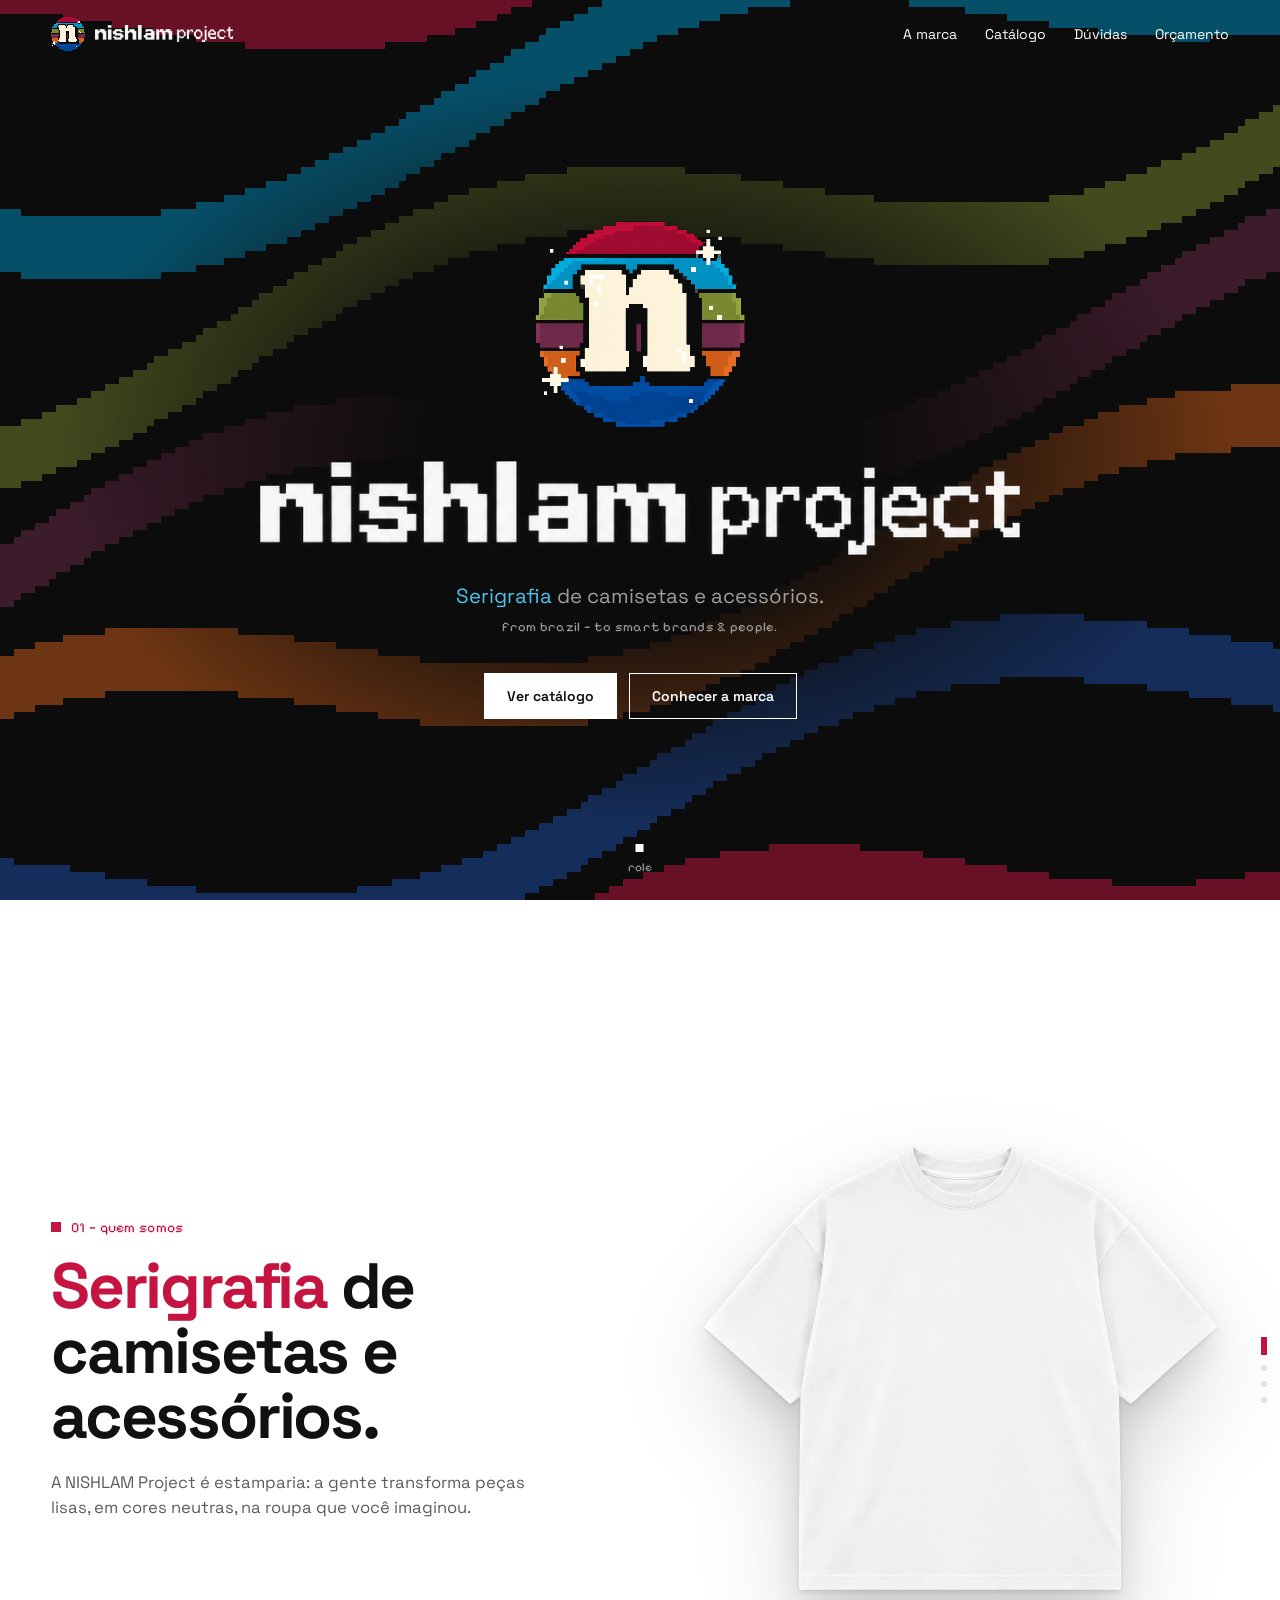
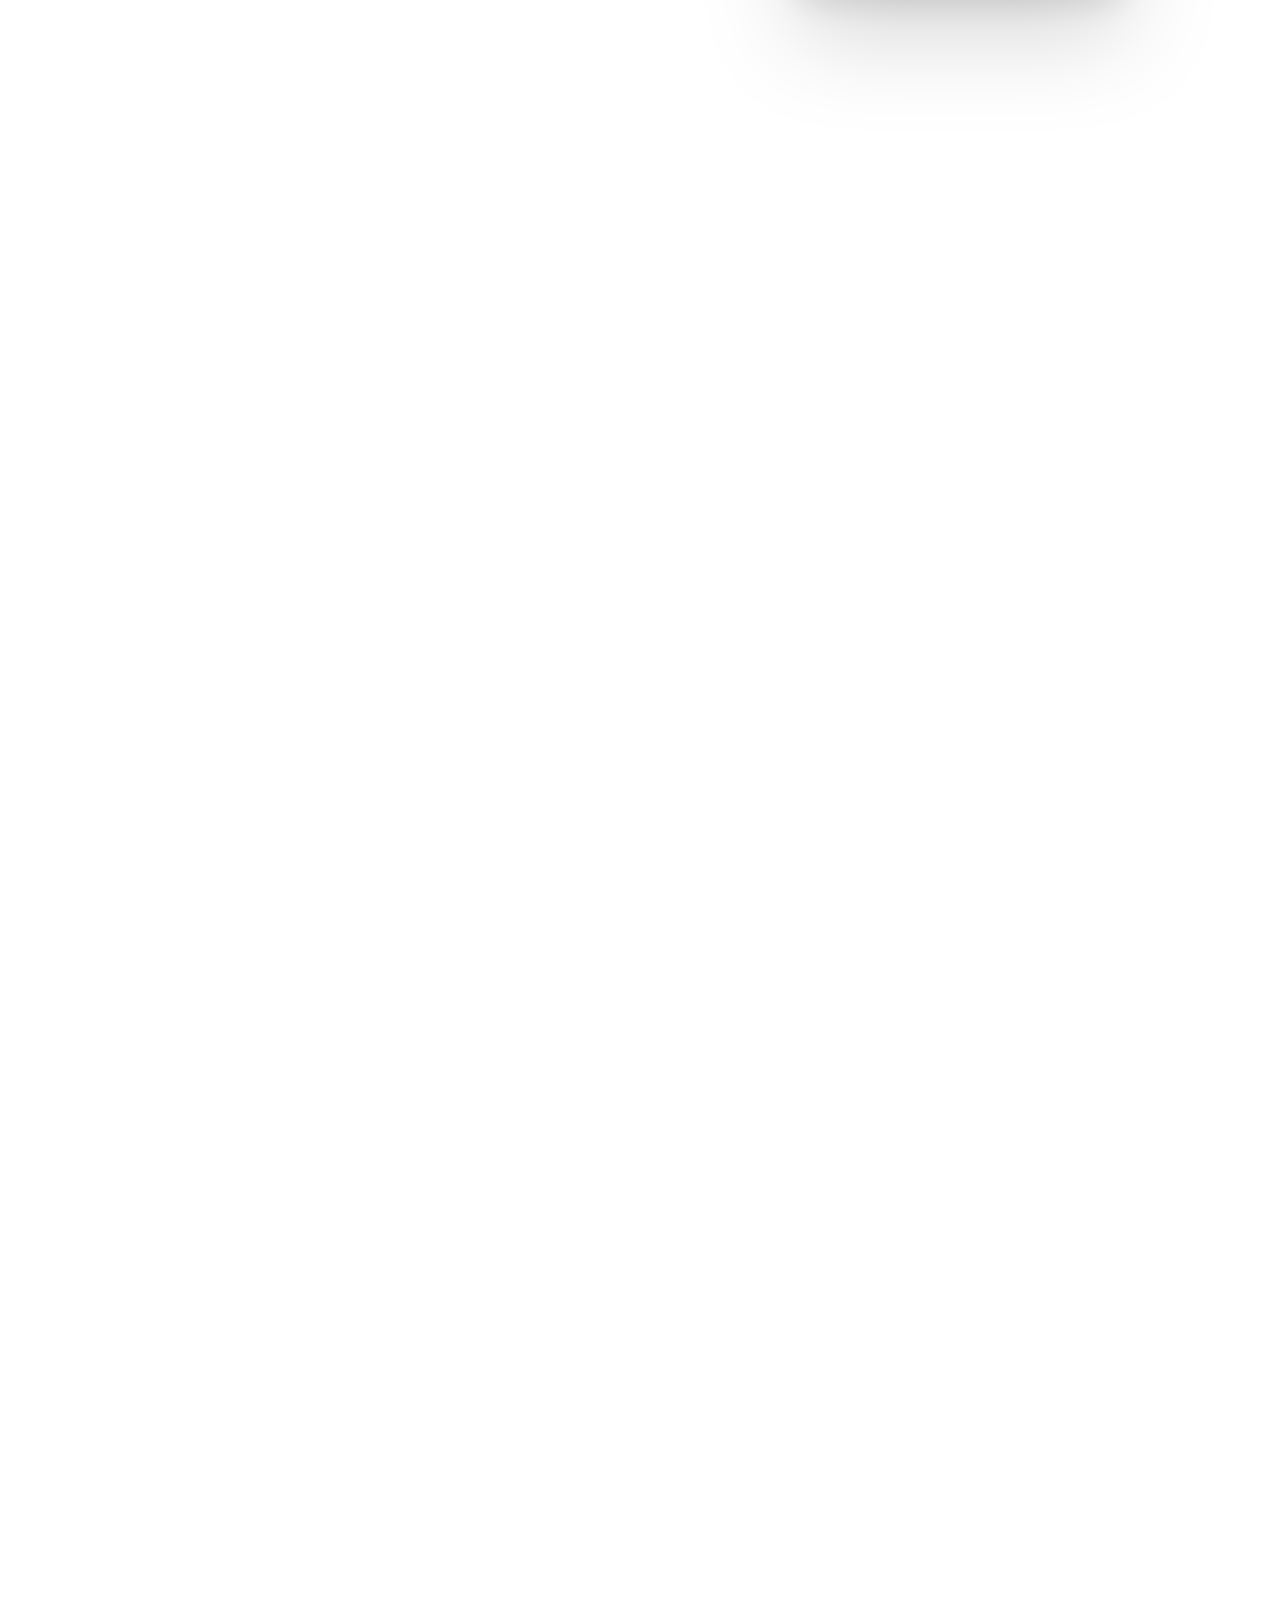
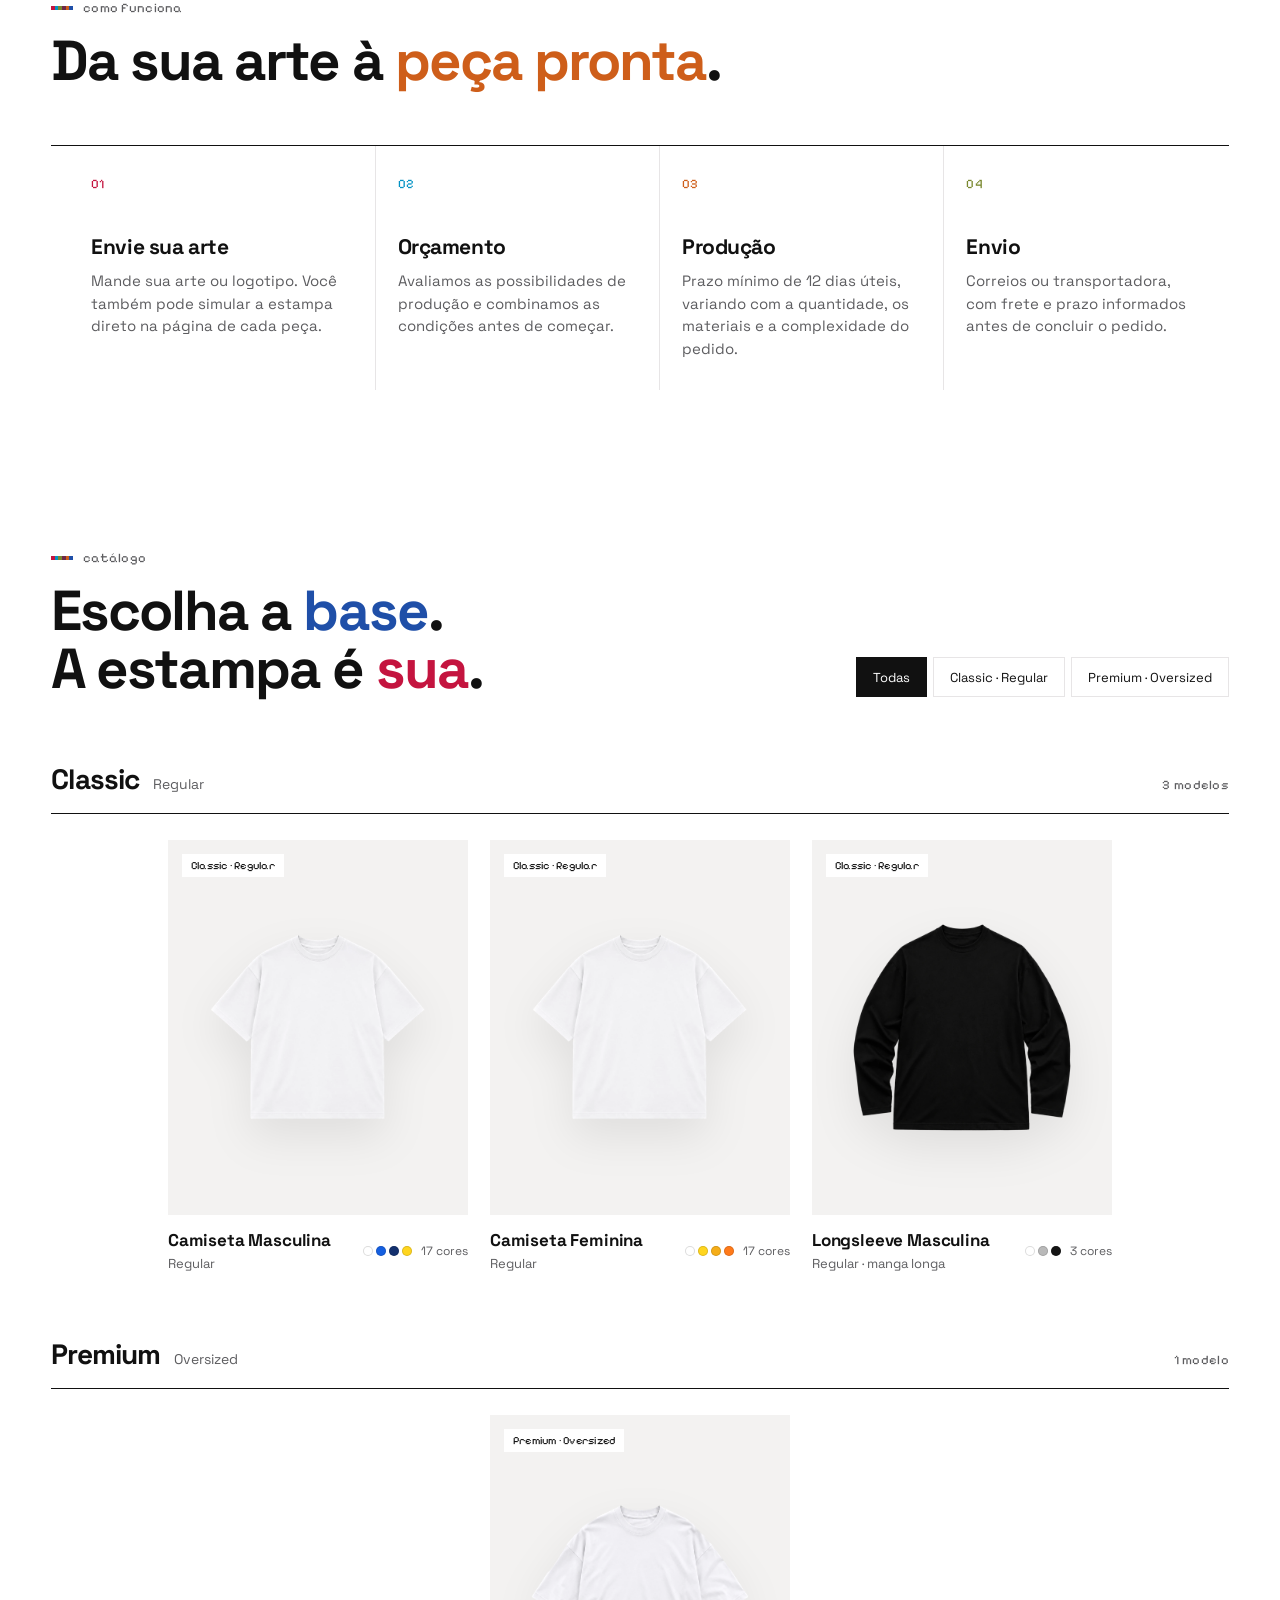
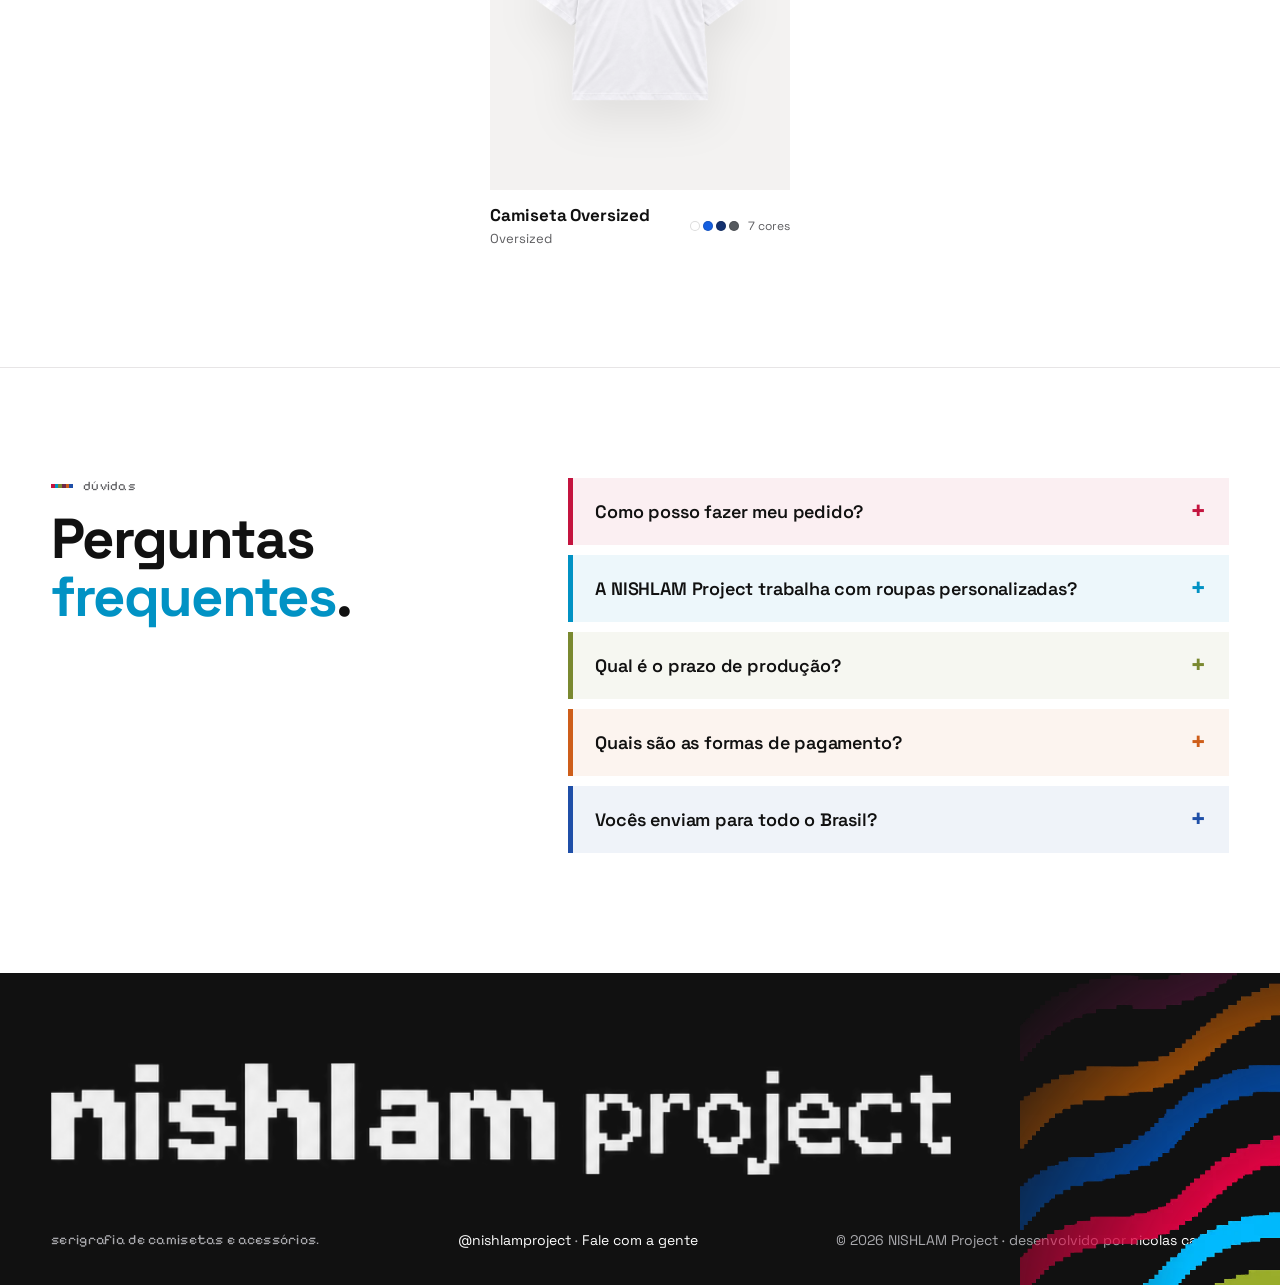
==== produto.html @ cd2a46b7 "Site da NISHLAM Project Co-Authored-By: Claude Opus 5.5 <noreply@anthropic.com>" ====
<!doctype html>
<html lang="pt-BR">
<head>
<meta charset="utf-8">
<meta name="viewport" content="width=device-width, initial-scale=1">
<title>Produto — NISHLAM Project</title>
<link rel="icon" href="assets/logo.png">
<link rel="preconnect" href="https://fonts.googleapis.com">
<link rel="preconnect" href="https://fonts.gstatic.com" crossorigin>
<link href="https://fonts.googleapis.com/css2?family=Pixelify+Sans:wght@400;600&family=Space+Grotesk:wght@400;500;600;700&display=swap" rel="stylesheet">
<link rel="stylesheet" href="styles.css?v=29">
</head>
<body>
<div class="progress" aria-hidden="true"></div>
<header class="top solid">
  <div class="wrap">
    <a class="brand" href="index.html" aria-label="NISHLAM Project — início">
      <img class="n" src="assets/logo.png" alt="">
      <img class="wm" src="assets/wordmark.png" alt="nishlam project">
    </a>
    <nav class="nav">
      <a href="index.html#marca">A marca</a>
      <a href="index.html#catalogo">Catálogo</a>
      <a href="index.html#faq">Dúvidas</a>
      <a class="js-contact" href="#">Orçamento</a>
    </nav>
  </div>
</header>

<main class="wrap">
  <div class="crumb pix"><a href="index.html">início</a>/<a href="index.html#catalogo">catálogo</a>/<span id="crumb-line"></span></div>

  <div class="pdp">
    <div class="viewer loading" id="viewer">
      <span class="hint pix" id="hint">pré-visualização</span>
      <canvas id="cv" aria-label="Pré-visualização da camiseta"></canvas>
      <div class="side" id="side" role="group" aria-label="Lado da peça">
        <button data-v="front" aria-pressed="true">Frente</button><button data-v="back" aria-pressed="false">Costas</button>
      </div>
      <button class="zoom-btn pix" id="zoom" aria-pressed="false" title="Ver o detalhe da estampa no tecido">lupa</button>
      <canvas class="loupe" id="loupe" width="240" height="240" aria-hidden="true"></canvas>
      <div class="busy pix">carregando…</div>
    </div>

    <div class="info">
      <div class="eyebrow pix"><b></b><span id="line"></span></div>
      <h1 id="name"></h1>
      <p class="lead" id="desc"></p>

      <div class="block">
        <div class="block-h"><span>Cor</span><b id="color-name"></b></div>
        <div class="swatches" id="swatches" role="group" aria-label="Cores"></div>
      </div>

      <div class="block">
        <div class="block-h"><span>Tamanho</span><b id="size-name">escolha</b></div>
        <div class="sizes" id="sizes" role="group" aria-label="Tamanhos"></div>
      </div>

      <section class="sim" id="sim" aria-label="Simulador de estampa">
        <h2 id="sim-h">Simule sua estampa</h2>
        <p>Envie sua arte e veja como ela fica na peça. O fundo é recortado automaticamente — você ajusta tamanho e posição arrastando na imagem. Use <b>Frente / Costas</b> na imagem para virar a peça e estampar os dois lados.</p>
        <label class="drop" id="drop">
          <input type="file" id="file" accept="image/png,image/jpeg,image/webp,image/svg+xml">
          <span><b>Enviar arte</b> ou arraste o arquivo aqui<small>PNG, JPG, WEBP ou SVG · PNG com fundo transparente dá o melhor resultado</small></span>
        </label>
        <div class="controls">
          <div class="artprev"><canvas id="artorig" width="56" height="56" title="Arte original"></canvas><span class="arr" aria-hidden="true">→</span><canvas id="artprev" width="56" height="56" title="Como vai para a peça"></canvas><span id="artinfo"></span></div>
          <label class="check"><input type="checkbox" id="rmbg" checked> Recortar o fundo da arte</label>
          <div class="ctl" id="tolwrap">
            <div class="ctl-row"><span>Sensibilidade do recorte</span><span id="tolv"></span></div>
            <input type="range" id="tol" min="5" max="120" value="38">
          </div>
          <label class="check"><input type="checkbox" id="inner"> Remover o fundo também dentro da arte (letras, vazados)</label>
          <div class="ctl">
            <div class="ctl-row"><span>Tamanho da estampa</span><span id="scalev"></span></div>
            <input type="range" id="scale" min="8" max="72" value="40">
          </div>
          <div class="ctl">
            <div class="ctl-row"><span>Posição</span></div>
            <div class="seg" id="pos">
              <button data-p="center" aria-pressed="true">Centro do peito</button>
              <button data-p="alt" aria-pressed="false">Peito esquerdo</button>
              <button id="remove" aria-pressed="false">Remover arte</button>
            </div>
          </div>
        </div>
      </section>

      <div class="actions">
        <a class="btn" id="order" target="_blank" rel="noopener" href="#">Pedir orçamento</a>
        <button class="btn ghost" id="download">Baixar simulação</button>
      </div>

      <div class="block">
        <div class="block-h"><span>Tabela de medidas (cm)</span></div>
        <table class="measures" id="measures"></table>
        <p class="note">Percentual de encolhimento após lavagem: comprimento 4–7%, largura 3–5%.<br>Prazo mínimo de produção de 12 dias úteis. A simulação é ilustrativa: cores e proporções finais são confirmadas no orçamento.</p>
      </div>
    </div>
  </div>
</main>

<footer class="foot">
  <img class="corner br" src="assets/waves-diag.webp" alt="" aria-hidden="true">
  <div class="wrap">
    <img class="big" src="assets/wordmark.png" alt="nishlam project">
    <div class="foot-row">
      <span class="pix">serigrafia de camisetas e acessórios.</span>
      <span><a href="https://www.instagram.com/nishlamproject/" target="_blank" rel="noopener">@nishlamproject</a> · <a class="js-contact" href="#">Fale com a gente</a></span>
      <span>© <span id="y"></span> NISHLAM Project · desenvolvido por <a href="https://caraffa-portfolio.vercel.app" target="_blank" rel="noopener">nicolas caraffa</a></span>
    </div>
  </div>
</footer>

<script src="products.js?v=29"></script>
<script src="produto.js?v=29"></script>
</body>
</html>
---- styles.css ----
:root {
  --ink: #111111;
  --ink-2: #5d5d60;
  --line: #e7e5e6;
  --paper: #ffffff;
  --stage: #f3f2f1;
  /* paleta do logo — usada só em detalhes */
  --c1: #c4143f; --c2: #0192c4; --c3: #7a8930; --c4: #6c2a49; --c5: #ce5e1a; --c6: #1f4fa8; --cream: #f6efd9;
  --stripe: linear-gradient(90deg, var(--c1) 0 16.66%, var(--c2) 0 33.33%, var(--c3) 0 50%, var(--c4) 0 66.66%, var(--c5) 0 83.33%, var(--c6) 0);
  --pixel: 'Pixelify Sans', ui-monospace, monospace;
  --sans: 'Space Grotesk', system-ui, sans-serif;
  --gutter: clamp(16px, 4vw, 56px);
  --max: 1320px;
}
* { box-sizing: border-box; margin: 0; }
html { scroll-behavior: smooth; }
body { font-family: var(--sans); color: var(--ink); background: var(--paper); -webkit-font-smoothing: antialiased; overflow-x: hidden; }
img { display: block; max-width: 100%; }
a { color: inherit; text-decoration: none; }
button { font: inherit; color: inherit; cursor: pointer; }
::selection { background: var(--c2); color: #fff; }
:focus-visible { outline: 2px solid var(--c6); outline-offset: 3px; }
.pix { font-family: var(--pixel); letter-spacing: .02em; }
.wrap { width: 100%; max-width: var(--max); margin: 0 auto; padding: 0 var(--gutter); }

/* faixa de cores no topo = progresso da rolagem */
.progress { position: fixed; inset: 0 0 auto 0; height: 3px; z-index: 60; background: var(--stripe); transform-origin: 0 50%; transform: scaleX(var(--scroll, 0)); }

/* ---------- header ---------- */
.top { position: fixed; inset: 0 0 auto 0; z-index: 50; transition: background .3s, box-shadow .3s; }
.top.solid { background: rgba(255,255,255,.88); backdrop-filter: blur(12px); box-shadow: 0 1px 0 var(--line); }
.top .wrap { display: flex; align-items: center; justify-content: space-between; height: 68px; }
.brand { display: flex; align-items: center; gap: 10px; }
.brand img.n { width: 34px; image-rendering: pixelated; }
.brand img.wm { height: 17px; width: auto; }
.nav { display: flex; gap: 28px; align-items: center; font-size: 14px; }
.nav a:not(.btn) { position: relative; padding: 4px 0; }
.nav a:not(.btn)::after { content: ''; position: absolute; left: 0; right: 0; bottom: 0; height: 2px; background: var(--c, var(--c2)); transform: scaleX(0); transform-origin: left; transition: transform .25s; }
.nav a:not(.btn):hover::after { transform: scaleX(1); }
.nav a:nth-child(1) { --c: var(--c1); } .nav a:nth-child(2) { --c: var(--c2); } .nav a:nth-child(3) { --c: var(--c5); } .nav a:nth-child(4) { --c: var(--c3); }
@media (max-width: 720px) { .nav a:not(.btn) { display: none; } }

.btn { display: inline-flex; align-items: center; gap: 10px; height: 46px; padding: 0 22px; border: 1.5px solid var(--ink); border-radius: 0; background: var(--ink); color: #fff; font-size: 14px; font-weight: 600; position: relative; transition: transform .15s; }
.btn::after { content: ''; position: absolute; inset: auto 0 -5px 5px; height: 5px; background: var(--stripe); opacity: 0; transition: opacity .2s; }
.btn:hover::after { opacity: 1; }
.btn:active { transform: translateY(1px); }
.btn.ghost { background: transparent; color: var(--ink); }
.btn.sm { height: 38px; padding: 0 16px; font-size: 13px; }

/* ---------- hero ---------- */
.hero { min-height: 100svh; display: grid; place-items: center; text-align: center; position: relative; overflow: hidden; padding: 100px var(--gutter) 60px; }
.corner { position: absolute; pointer-events: none; image-rendering: pixelated; }
.corner.tr { top: -120px; right: -120px; width: min(26vw, 340px); transform: rotate(8deg); opacity: .8; -webkit-mask-image: radial-gradient(circle at 100% 0, #000 30%, transparent 72%); mask-image: radial-gradient(circle at 100% 0, #000 30%, transparent 72%); }
.corner.bl { bottom: -80px; left: -100px; width: min(26vw, 300px); transform: rotate(196deg); -webkit-mask-image: radial-gradient(circle at 100% 0, #000 25%, transparent 70%); mask-image: radial-gradient(circle at 100% 0, #000 25%, transparent 70%); opacity: .9; }
.hero-n { width: clamp(120px, 18vw, 210px); margin: 0 auto 34px; image-rendering: pixelated; animation: drop 1s cubic-bezier(.2,1.4,.4,1) both, float 6s 1s ease-in-out infinite; }
.hero-wm { width: min(84vw, 760px); margin: 0 auto; animation: rise .9s .25s cubic-bezier(.2,.8,.2,1) both; }
.hero p.tag { margin-top: 28px; font-size: clamp(17px, 1.6vw, 21px); color: var(--ink-2); animation: rise .9s .4s cubic-bezier(.2,.8,.2,1) both; }
.hero p.from { margin-top: 10px; font-size: 13px; color: var(--ink-2); text-transform: lowercase; animation: rise .9s .5s both; }
.hero .cta { margin-top: 38px; display: flex; gap: 12px; justify-content: center; flex-wrap: wrap; animation: rise .9s .6s both; }
.scroll-cue { position: absolute; bottom: 26px; left: 50%; translate: -50% 0; font-size: 12px; color: var(--ink-2); display: grid; justify-items: center; gap: 8px; }
.scroll-cue i { width: 8px; height: 8px; background: var(--ink); animation: blink 1.4s steps(2) infinite; }
@keyframes drop { from { transform: translateY(-40px) scale(.8); opacity: 0; } }
@keyframes float { 50% { transform: translateY(-8px); } }
@keyframes rise { from { transform: translateY(24px); opacity: 0; } }
@keyframes blink { 50% { transform: translateY(8px); } }

/* ---------- apresentação (pinned) ---------- */
.story { height: 420vh; position: relative; }
.story-pin { position: sticky; top: 0; height: 100svh; display: grid; grid-template-columns: 1.05fr .95fr; align-items: center; gap: 4vw; padding: 80px var(--gutter) 40px; max-width: var(--max); margin: 0 auto; }
.story-steps { position: relative; min-height: 340px; }
.story-step { position: absolute; inset: 0; display: flex; flex-direction: column; justify-content: center; opacity: 0; transform: translateY(30px); transition: opacity .6s, transform .6s cubic-bezier(.2,.8,.2,1); }
.story-step.on { opacity: 1; transform: none; }
.story-step.past { opacity: 0; transform: translateY(-30px); }
.story-step .k { font-size: 14px; color: var(--sc); margin-bottom: 18px; display: flex; align-items: center; gap: 10px; }
.story-step .k::before { content: ''; width: 10px; height: 10px; background: var(--sc); }
.story-step h2 { font-size: clamp(34px, 5vw, 68px); line-height: 1.02; letter-spacing: -.035em; font-weight: 700; }
.story-step p { margin-top: 20px; font-size: clamp(16px, 1.3vw, 19px); color: var(--ink-2); max-width: 30em; line-height: 1.55; }
.story-visual { position: relative; height: min(76svh, 760px); display: grid; place-items: center; }
.story-visual canvas { height: 100%; width: auto; max-width: 100%; object-fit: contain; filter: drop-shadow(0 2px 2px rgba(0,0,0,.10)) drop-shadow(0 14px 16px rgba(0,0,0,.10)) drop-shadow(0 42px 48px rgba(0,0,0,.16)); }
.story-dots { position: absolute; right: -3vw; top: 50%; translate: 0 -50%; display: grid; gap: 10px; }
.story-dots i { width: 6px; height: 6px; background: var(--line); transition: background .3s, height .3s; }
.story-dots i.on { height: 18px; }
.story-dots i:nth-child(1).on { background: var(--c1); } .story-dots i:nth-child(2).on { background: var(--c2); }
.story-dots i:nth-child(3).on { background: var(--c5); } .story-dots i:nth-child(4).on { background: var(--c3); }
@media (max-width: 860px) {
  .story-pin { grid-template-columns: 1fr; grid-template-rows: 1fr auto; padding-top: 74px; gap: 8px; }
  .story-visual { height: 46svh; order: -1; }
  .story-steps { min-height: 250px; }
  .story-step h2 { font-size: clamp(30px, 8vw, 42px); }
  .story-step p { margin-top: 12px; }
  .story-dots { display: none; }
}

/* ---------- processo ---------- */
.process { padding: 120px 0 40px; }
.eyebrow { font-size: 13px; color: var(--ink-2); display: flex; align-items: center; gap: 10px; }
.eyebrow b { width: 22px; height: 4px; background: var(--stripe); display: inline-block; }
.h-sec { font-size: clamp(32px, 4.4vw, 58px); letter-spacing: -.035em; line-height: 1.02; margin-top: 16px; font-weight: 700; }
.steps { display: grid; grid-template-columns: repeat(4, 1fr); margin-top: 56px; border-top: 1px solid var(--ink); }
.steps li { list-style: none; padding: 26px 24px 30px 0; border-right: 1px solid var(--line); padding-left: 22px; }
.steps li:first-child { padding-left: 0; }
.steps li:last-child { border-right: 0; }
.steps .num { font-size: 13px; color: var(--sc); }
.steps h3 { font-size: 21px; margin: 40px 0 10px; letter-spacing: -.02em; }
.steps p { font-size: 15px; color: var(--ink-2); line-height: 1.5; }
@media (max-width: 860px) { .steps { grid-template-columns: 1fr 1fr; } .steps li:nth-child(2) { border-right: 0; } .steps li:nth-child(3) { padding-left: 0; } .steps li { border-bottom: 1px solid var(--line); } .steps h3 { margin-top: 22px; } }
@media (max-width: 520px) { .steps { grid-template-columns: 1fr; } .steps li { padding-left: 0; border-right: 0; } }

/* ---------- catálogo ---------- */
.catalog { padding: 120px 0 120px; scroll-margin-top: 40px; }
.cat-head { display: flex; justify-content: space-between; align-items: end; gap: 24px; flex-wrap: wrap; }
.filters { display: flex; gap: 6px; flex-wrap: wrap; }
.filters button { border: 1.5px solid var(--line); background: #fff; height: 40px; padding: 0 16px; font-size: 13px; transition: border-color .2s, background .2s, color .2s; }
.filters button[aria-pressed='true'] { background: var(--ink); color: #fff; border-color: var(--ink); }
.line-block { margin-top: 64px; }
.line-title { display: flex; align-items: baseline; gap: 14px; padding-bottom: 16px; border-bottom: 1px solid var(--ink); margin-bottom: 26px; }
.line-title h3 { font-size: 28px; letter-spacing: -.03em; }
.line-title span { color: var(--ink-2); font-size: 14px; }
.line-title em { margin-left: auto; font-style: normal; font-size: 13px; color: var(--ink-2); }
.grid { display: flex; flex-wrap: wrap; justify-content: center; gap: 22px; }
.grid > .card { flex: 0 1 300px; }
.card { display: block; }
.card .ph { background: var(--stage); aspect-ratio: 4 / 5; overflow: hidden; position: relative; display: grid; place-items: center; }
.card .ph img { width: 74%; height: 74%; object-fit: contain; filter: drop-shadow(0 18px 22px rgba(0,0,0,.08)); transition: transform .6s cubic-bezier(.2,.8,.2,1); }
.card:hover .ph img { transform: scale(1.04) translateY(-6px); }
.card .ph::after { content: ''; position: absolute; left: 0; right: 0; bottom: 0; height: 4px; background: var(--stripe); transform: scaleX(0); transform-origin: left; transition: transform .45s cubic-bezier(.2,.8,.2,1); }
.card:hover .ph::after { transform: scaleX(1); }
.card .tag { position: absolute; top: 14px; left: 14px; font-size: 11px; background: #fff; padding: 5px 9px; }
.card .meta { display: flex; justify-content: space-between; gap: 12px; padding-top: 14px; }
.card h4 { font-size: 17px; letter-spacing: -.01em; }
.card .fit { font-size: 13px; color: var(--ink-2); margin-top: 4px; }
.card .sw { display: flex; align-items: center; gap: 3px; flex-shrink: 0; font-size: 12px; color: var(--ink-2); }
.card .sw i { width: 10px; height: 10px; border-radius: 50%; box-shadow: inset 0 0 0 1px rgba(0,0,0,.14); }
.card .sw span { margin-left: 6px; }

/* ---------- faq ---------- */
.faq { padding: 110px 0; border-top: 1px solid var(--line); }
.faq-grid { display: grid; grid-template-columns: .8fr 1.2fr; gap: 6vw; }
.faq details { --fc: var(--c1); margin-bottom: 10px; padding: 0 22px; border-left: 5px solid var(--fc);
  background: color-mix(in srgb, var(--fc) 7%, #fff); transition: background-color .3s; }
.faq details:nth-child(5n+2) { --fc: var(--c2); } .faq details:nth-child(5n+3) { --fc: var(--c3); }
.faq details:nth-child(5n+4) { --fc: var(--c5); } .faq details:nth-child(5n+5) { --fc: var(--c6); }
.faq details:hover { background: color-mix(in srgb, var(--fc) 11%, #fff); }
.faq details[open] { background: color-mix(in srgb, var(--fc) 14%, #fff); }
.faq summary { list-style: none; cursor: pointer; padding: 22px 40px 22px 0; font-size: 18px; font-weight: 600; letter-spacing: -.01em; position: relative; }
.faq summary::-webkit-details-marker { display: none; }
.faq summary::after { content: '+'; font-family: var(--pixel); position: absolute; right: 2px; top: 18px; font-size: 24px; color: var(--fc); transition: transform .25s; }
.faq details[open] summary::after { transform: rotate(45deg); }
.faq details p { padding: 0 40px 24px 0; color: var(--ink-2); line-height: 1.6; }
@media (max-width: 860px) { .faq-grid { grid-template-columns: 1fr; gap: 30px; } }

/* ---------- footer ---------- */
.foot { position: relative; overflow: hidden; background: var(--ink); color: #fff; padding: 90px 0 36px; }
.foot .big { width: min(90%, 900px); filter: invert(1); opacity: .96; }
.foot-row { display: flex; justify-content: space-between; gap: 30px; flex-wrap: wrap; margin-top: 56px; font-size: 14px; color: #a9a9ad; }
.foot-row a { color: #fff; }
.foot-row a:hover { color: var(--c2); }
.foot .corner.br { right: -60px; bottom: -40px; width: min(30vw, 320px); top: auto; -webkit-mask-image: radial-gradient(circle at 100% 100%, #000 25%, transparent 70%); mask-image: radial-gradient(circle at 100% 100%, #000 25%, transparent 70%); }

/* ---------- reveal ---------- */
.rv { opacity: 0; transform: translateY(28px); transition: opacity .8s, transform .8s cubic-bezier(.2,.8,.2,1); transition-delay: calc(var(--d, 0) * 90ms); }
.rv.in { opacity: 1; transform: none; }

/* ---------- produto ---------- */
.crumb { font-size: 13px; color: var(--ink-2); padding-top: 96px; display: flex; gap: 8px; flex-wrap: wrap; }
.crumb a:hover { color: var(--ink); }
.pdp { display: grid; grid-template-columns: 1.1fr .9fr; gap: 5vw; padding-top: 22px; padding-bottom: 110px; align-items: start; }
.viewer { position: sticky; top: 86px; background: var(--stage); aspect-ratio: 4 / 5; display: grid; place-items: center; overflow: hidden; }
.viewer canvas { max-height: 84%; max-width: 84%; width: auto; height: auto; touch-action: none; filter: drop-shadow(0 24px 30px rgba(0,0,0,.1)); }
.viewer.has-art canvas { cursor: grab; }
.viewer.dragging canvas { cursor: grabbing; }
.viewer .hint { position: absolute; top: 14px; left: 14px; font-size: 11px; background: #fff; padding: 6px 10px; }
.viewer .busy { position: absolute; inset: 0; display: grid; place-items: center; background: rgba(243,242,241,.6); font-size: 13px; display: none; }
.viewer.loading .busy { display: grid; }
.info h1 { font-size: clamp(34px, 3.8vw, 52px); letter-spacing: -.035em; line-height: 1.02; margin-top: 10px; }
.info .lead { color: var(--ink-2); line-height: 1.6; margin-top: 16px; font-size: 16px; }
.block { margin-top: 34px; }
.block-h { display: flex; justify-content: space-between; align-items: baseline; font-size: 13px; color: var(--ink-2); margin-bottom: 12px; }
.block-h b { color: var(--ink); font-weight: 600; font-size: 14px; }
.swatches { display: flex; flex-wrap: wrap; gap: 8px; }
.swatches button { width: 34px; height: 34px; border-radius: 50%; border: 0; background: var(--sw); box-shadow: inset 0 0 0 1px rgba(0,0,0,.14); position: relative; }
.swatches button[aria-pressed='true']::after { content: ''; position: absolute; inset: -5px; border-radius: 50%; border: 1.5px solid var(--ink); }
.sizes { display: flex; gap: 6px; flex-wrap: wrap; }
.sizes button { min-width: 52px; height: 44px; border: 1.5px solid var(--line); background: #fff; font-weight: 600; font-size: 14px; }
.sizes button[aria-pressed='true'] { border-color: var(--ink); background: var(--ink); color: #fff; }
table.measures { width: 100%; border-collapse: collapse; font-size: 14px; margin-top: 4px; }
.measures th, .measures td { text-align: center; padding: 10px 4px; border-bottom: 1px solid var(--line); }
.measures th:first-child, .measures td:first-child { text-align: left; color: var(--ink-2); font-weight: 400; }
.note { font-size: 12px; color: var(--ink-2); margin-top: 10px; line-height: 1.5; }

.sim { margin-top: 38px; border: 1.5px solid var(--ink); padding: 22px; position: relative; }
.sim::before { content: ''; position: absolute; left: -1.5px; right: -1.5px; top: -6px; height: 4px; background: var(--stripe); }
.sim h2 { font-size: 22px; letter-spacing: -.02em; }
.sim > p { color: var(--ink-2); font-size: 14px; margin-top: 6px; line-height: 1.5; }
.drop { margin-top: 18px; border: 1.5px dashed #bdbbbc; display: grid; place-items: center; text-align: center; padding: 22px 16px; cursor: pointer; transition: border-color .2s, background .2s; font-size: 14px; }
.drop:hover, .drop.over { border-color: var(--ink); background: var(--stage); }
.drop small { display: block; color: var(--ink-2); margin-top: 4px; font-size: 12px; }
.drop input { display: none; }
.controls { display: none; margin-top: 18px; gap: 16px; }
.sim.ready .controls { display: grid; }
.ctl { display: grid; gap: 8px; font-size: 13px; }
.ctl-row { display: flex; justify-content: space-between; color: var(--ink-2); }
.ctl input[type=range] { width: 100%; accent-color: var(--ink); }
.check { display: flex; align-items: center; gap: 10px; font-size: 14px; }
.check input { width: 18px; height: 18px; accent-color: var(--ink); }
.seg { display: flex; gap: 6px; flex-wrap: wrap; }
.seg button { height: 36px; padding: 0 12px; border: 1.5px solid var(--line); background: #fff; font-size: 13px; }
.seg button[aria-pressed='true'] { border-color: var(--ink); }
.artprev { display: flex; align-items: center; gap: 12px; font-size: 13px; color: var(--ink-2); }
.artprev canvas { width: 56px; height: 56px; object-fit: contain; background: repeating-conic-gradient(#eee 0 25%, #fff 0 50%) 0 0 / 10px 10px; border: 1px solid var(--line); }
.actions { display: flex; gap: 10px; flex-wrap: wrap; margin-top: 28px; }
.actions .btn { flex: 1 1 200px; justify-content: center; }
@media (max-width: 920px) {
  .pdp { grid-template-columns: 1fr; }
  .viewer { position: relative; top: 0; }
}

@media (prefers-reduced-motion: reduce) {
  *, *::before, *::after { animation: none !important; transition: none !important; }
  .rv { opacity: 1; transform: none; }
}

/* ---------- topo preto (o "n" bege do logo pede fundo escuro); o site segue branco depois ---------- */
.hero { background: #0c0c0c; color: #fff; }
.hero .hero-wm { filter: invert(1); }
.hero p.tag, .hero p.from, .hero .scroll-cue { color: rgba(255,255,255,.6); }
.hero .scroll-cue i { background: #fff; }
.hero .btn { background: #fff; color: #0c0c0c; border-color: #fff; }
.hero .btn.ghost { background: transparent; color: #fff; }
.top.dark .wm { filter: invert(1); }
.top.dark .nav a:not(.btn) { color: #fff; }
.top.dark .btn { background: #fff; color: #0c0c0c; border-color: #fff; }
.top.dark.solid { background: rgba(12,12,12,.82); box-shadow: none; }
.hero-waves { position: absolute; inset: 0; width: 100%; height: 100%; image-rendering: pixelated; pointer-events: none; opacity: .5;
  -webkit-mask-image: radial-gradient(ellipse 46% 42% at 50% 50%, transparent 35%, #000 100%); mask-image: radial-gradient(ellipse 46% 42% at 50% 50%, transparent 35%, #000 100%); }
.hero > div:not(.scroll-cue) { position: relative; }
.hero-tide { position: absolute; inset: 0; width: 100%; height: 100%; image-rendering: pixelated; pointer-events: none; z-index: 2; }
/* palavras-chave nas cores da marca */
.kw { font-style: normal; color: var(--k); }
.hero .kw { color: #4cc3ec; }
/* leque de cores da peça que está sozinha na linha (hover) */
.card.has-fan { position: relative; isolation: isolate;
  --st: min(185px, 13vw);              /* passo entre as camisas do leque */
  --off: calc(var(--st) + 10px); }     /* 1ª camisa: mesmo espaçamento em volta da branca */
.card.has-fan .ph { z-index: 1; }
.fan { position: absolute; left: 0; right: 0; top: 0; aspect-ratio: 4 / 5; pointer-events: none; z-index: 0; }
/* em repouso as cores ficam escondidas atrás da camisa branca (menores que ela) */
.fan .v { position: absolute; top: 50%; left: 50%; width: 70%; margin: 0; translate: -50% -50%; opacity: 0;
  transform: scale(.66); cursor: pointer;
  transition: transform .6s cubic-bezier(.2,.8,.2,1), opacity .2s ease .45s; }
.fan .v img, .fan .v canvas { width: 100%; height: auto; display: block; filter: drop-shadow(0 14px 18px rgba(0,0,0,.1)); transition: transform .3s; }
.card.has-fan:hover .fan .v { opacity: 1; pointer-events: auto;
  transform: translateX(calc(var(--s) * (var(--off) + (var(--n) - 1) * var(--st)))) scale(.9);
  transition: opacity .12s ease, transform .85s cubic-bezier(.2,.8,.2,1) calc(60ms + var(--n) * 70ms); }
.fan .v:hover img, .fan .v:hover canvas { transform: translateY(-8px); }
/* linha da marca que acompanha as camisas até as pontas */
.fan-line { position: absolute; left: 50%; bottom: 0; height: 4px; width: 100%; translate: -50% 0; background: var(--stripe);
  transform: scaleX(0); transition: width .6s cubic-bezier(.2,.8,.2,1), transform .35s ease .35s; z-index: 2; pointer-events: none; }
.card.has-fan:hover .fan-line { transform: scaleX(1); width: calc(2 * (var(--off) + 2 * var(--st)) + 63%);
  transition: transform .35s cubic-bezier(.2,.8,.2,1), width 1s cubic-bezier(.2,.8,.2,1) .15s; }
.card.has-fan .ph::after { display: none; }
/* celular: espiral guiada pelo scroll (home.js → spiral); o fundo do card passa para trás das cores */
@media (max-width: 1000px), (hover: none) {
  .fan-line { display: none; }
  .card.has-fan .ph, .card.has-fan:hover .ph { background: transparent; }
  .card.has-fan .fan { background: var(--stage); }
  .card.has-fan .ph img, .card.has-fan:hover .ph img { transition: none; transform: scale(calc(1 - .42 * var(--p, 0))); }
  .fan .v { width: 34%; pointer-events: auto; }
  .card.has-fan .tag { opacity: calc(1 - var(--p, 0) * 2); transition: none; }
}
@media (prefers-reduced-motion: reduce) { .fan .v, .fan-line { transition: opacity .3s; } }
/* no hover, o quadrado some na hora (antes das cores saírem) e a branca flutua igual às outras */
.card.has-fan .ph { transition: background-color .3s ease .4s; }
.card.has-fan .tag { transition: opacity .3s .4s; }
.card.has-fan:hover .ph { background-color: transparent; transition: background-color .12s ease; }
.card.has-fan:hover .tag { opacity: 0; transition: opacity .12s; }
.card.has-fan:hover .ph img { transform: scale(.94); filter: drop-shadow(0 14px 18px rgba(0,0,0,.12)); }
/* lupa do simulador */
.zoom-btn { position: absolute; top: 14px; right: 14px; font-size: 11px; background: #fff; padding: 6px 10px; border: 1px solid var(--line); cursor: pointer; z-index: 3; }
.zoom-btn[aria-pressed="true"] { background: var(--ink); color: #fff; border-color: var(--ink); }
.viewer.zooming canvas#cv { cursor: zoom-in; }
.loupe { position: absolute; width: 200px; height: 200px; border-radius: 50%; pointer-events: none; opacity: 0; transition: opacity .15s;
  translate: -50% -50%; box-shadow: 0 0 0 3px #fff, 0 10px 30px rgba(0,0,0,.25); z-index: 4; }
.artprev .arr { color: var(--ink-2); }
/* frente / costas no simulador */
.viewer .side { position: absolute; bottom: 14px; left: 50%; translate: -50% 0; display: flex; background: #fff; border: 1px solid var(--line); z-index: 3; }
.viewer .side button { padding: 9px 18px; font-size: 13px; font-weight: 600; background: none; border: 0; cursor: pointer; color: var(--ink-2); }
.viewer .side button[aria-pressed="true"] { background: var(--ink); color: #fff; }
.viewer.flip canvas#cv { animation: flip .55s cubic-bezier(.3,.7,.3,1); }
@keyframes flip { 0% { transform: perspective(900px) rotateY(0); } 45% { transform: perspective(900px) rotateY(90deg) scaleX(.9); } 55% { transform: perspective(900px) rotateY(-90deg) scaleX(.9); } 100% { transform: perspective(900px) rotateY(0); } }
@media (prefers-reduced-motion: reduce) { .viewer.flip canvas#cv { animation: none; } }
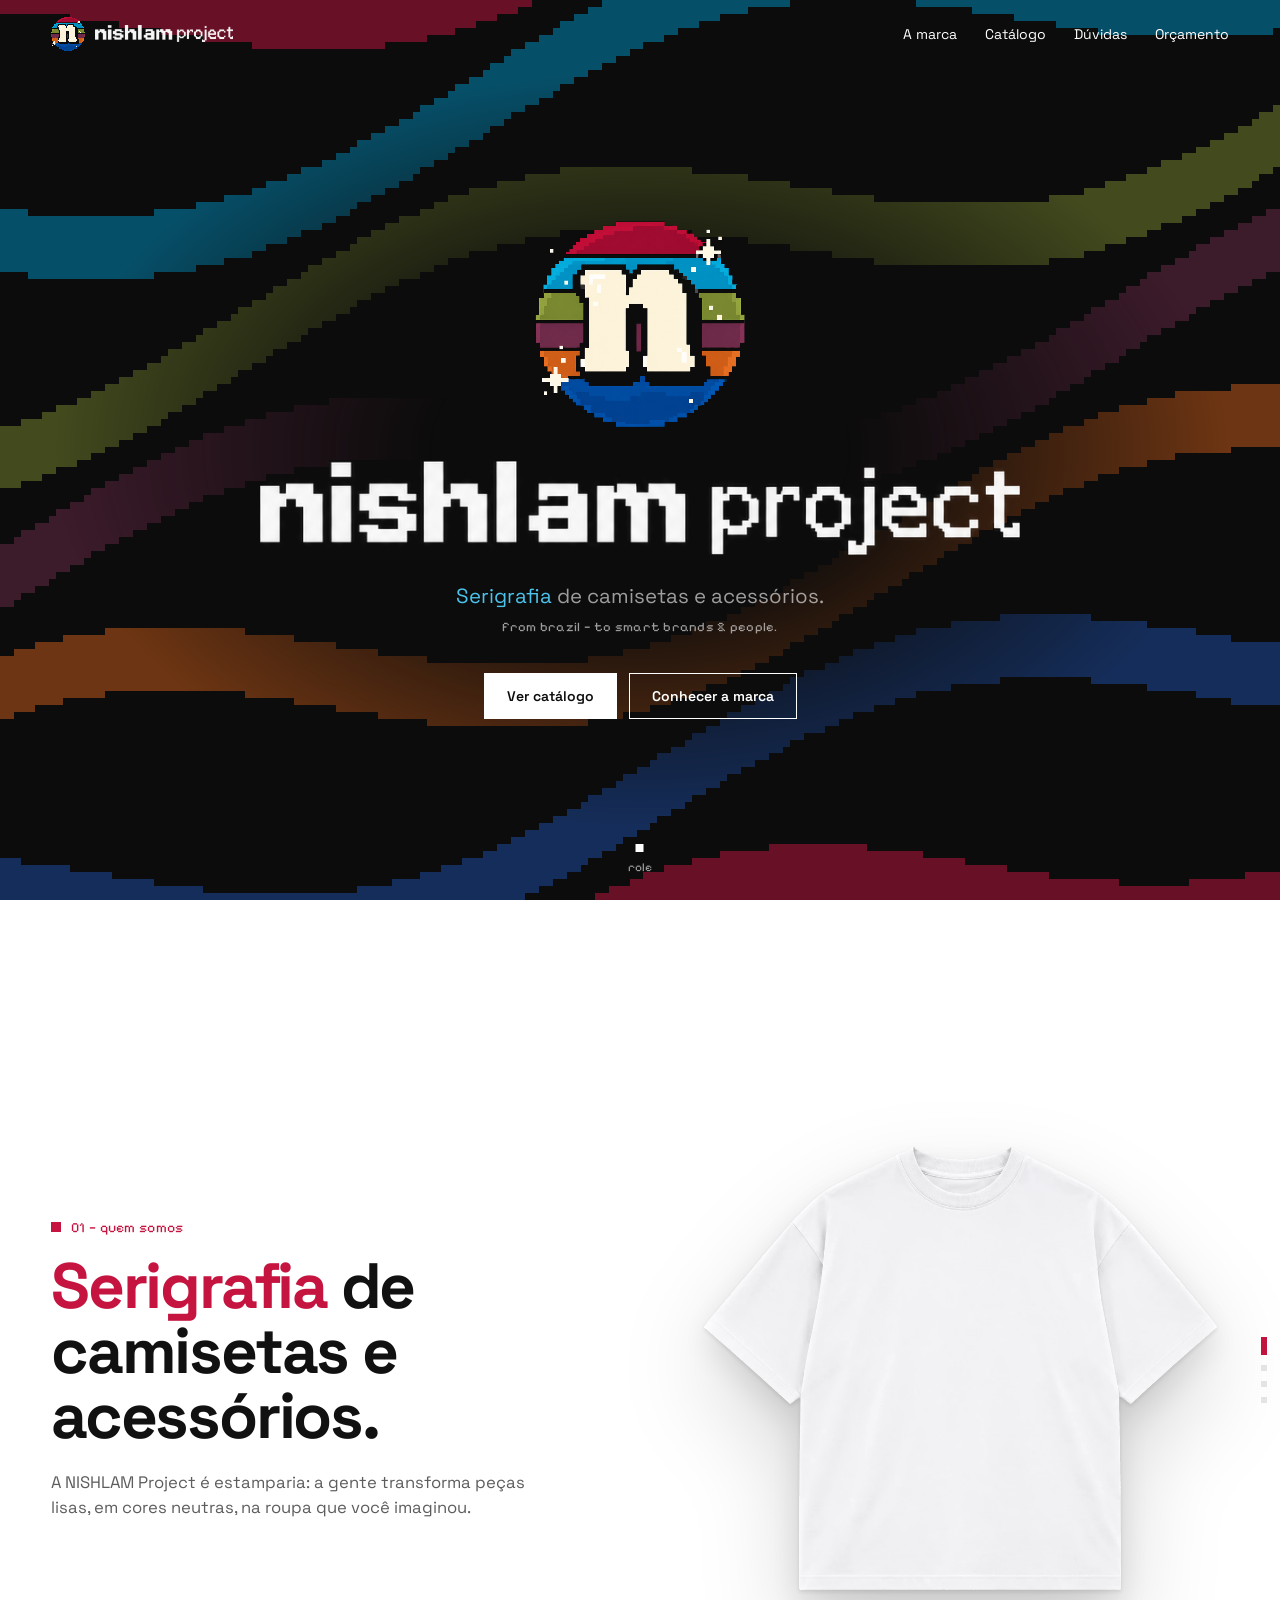
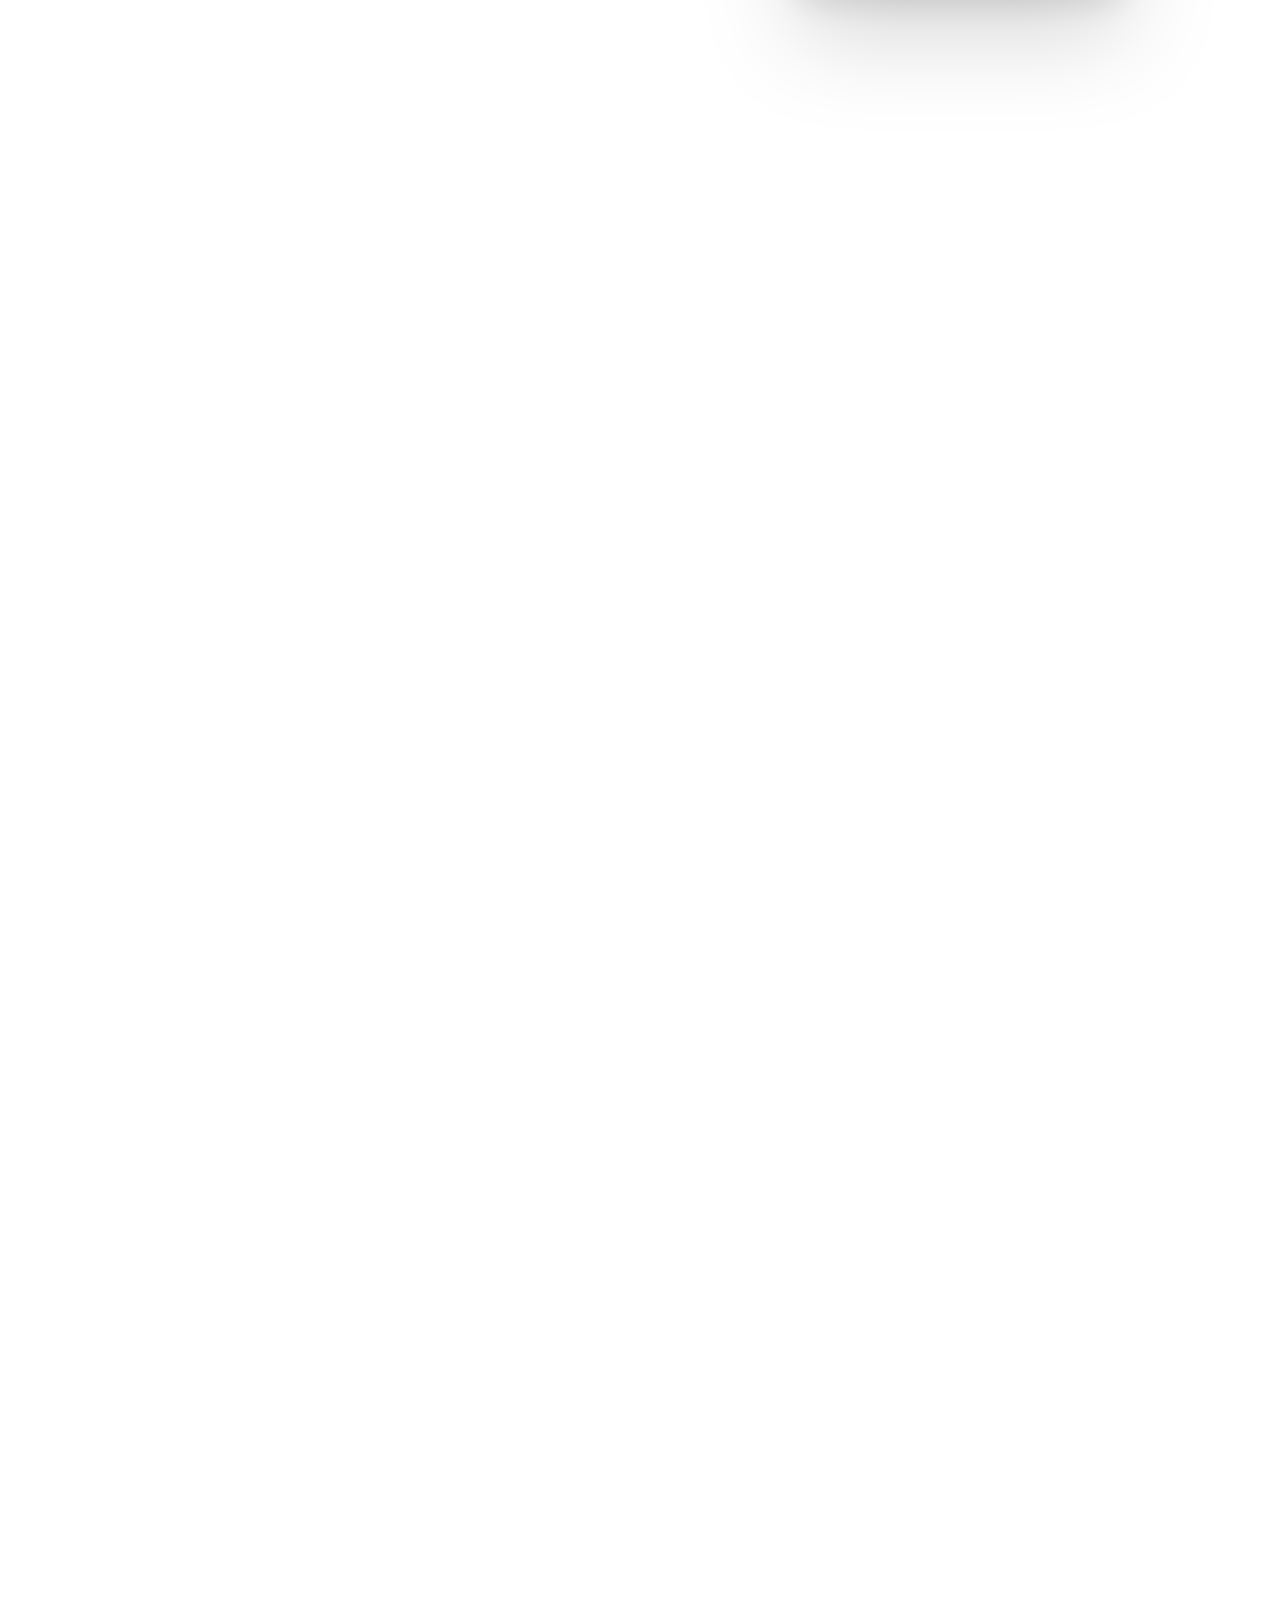
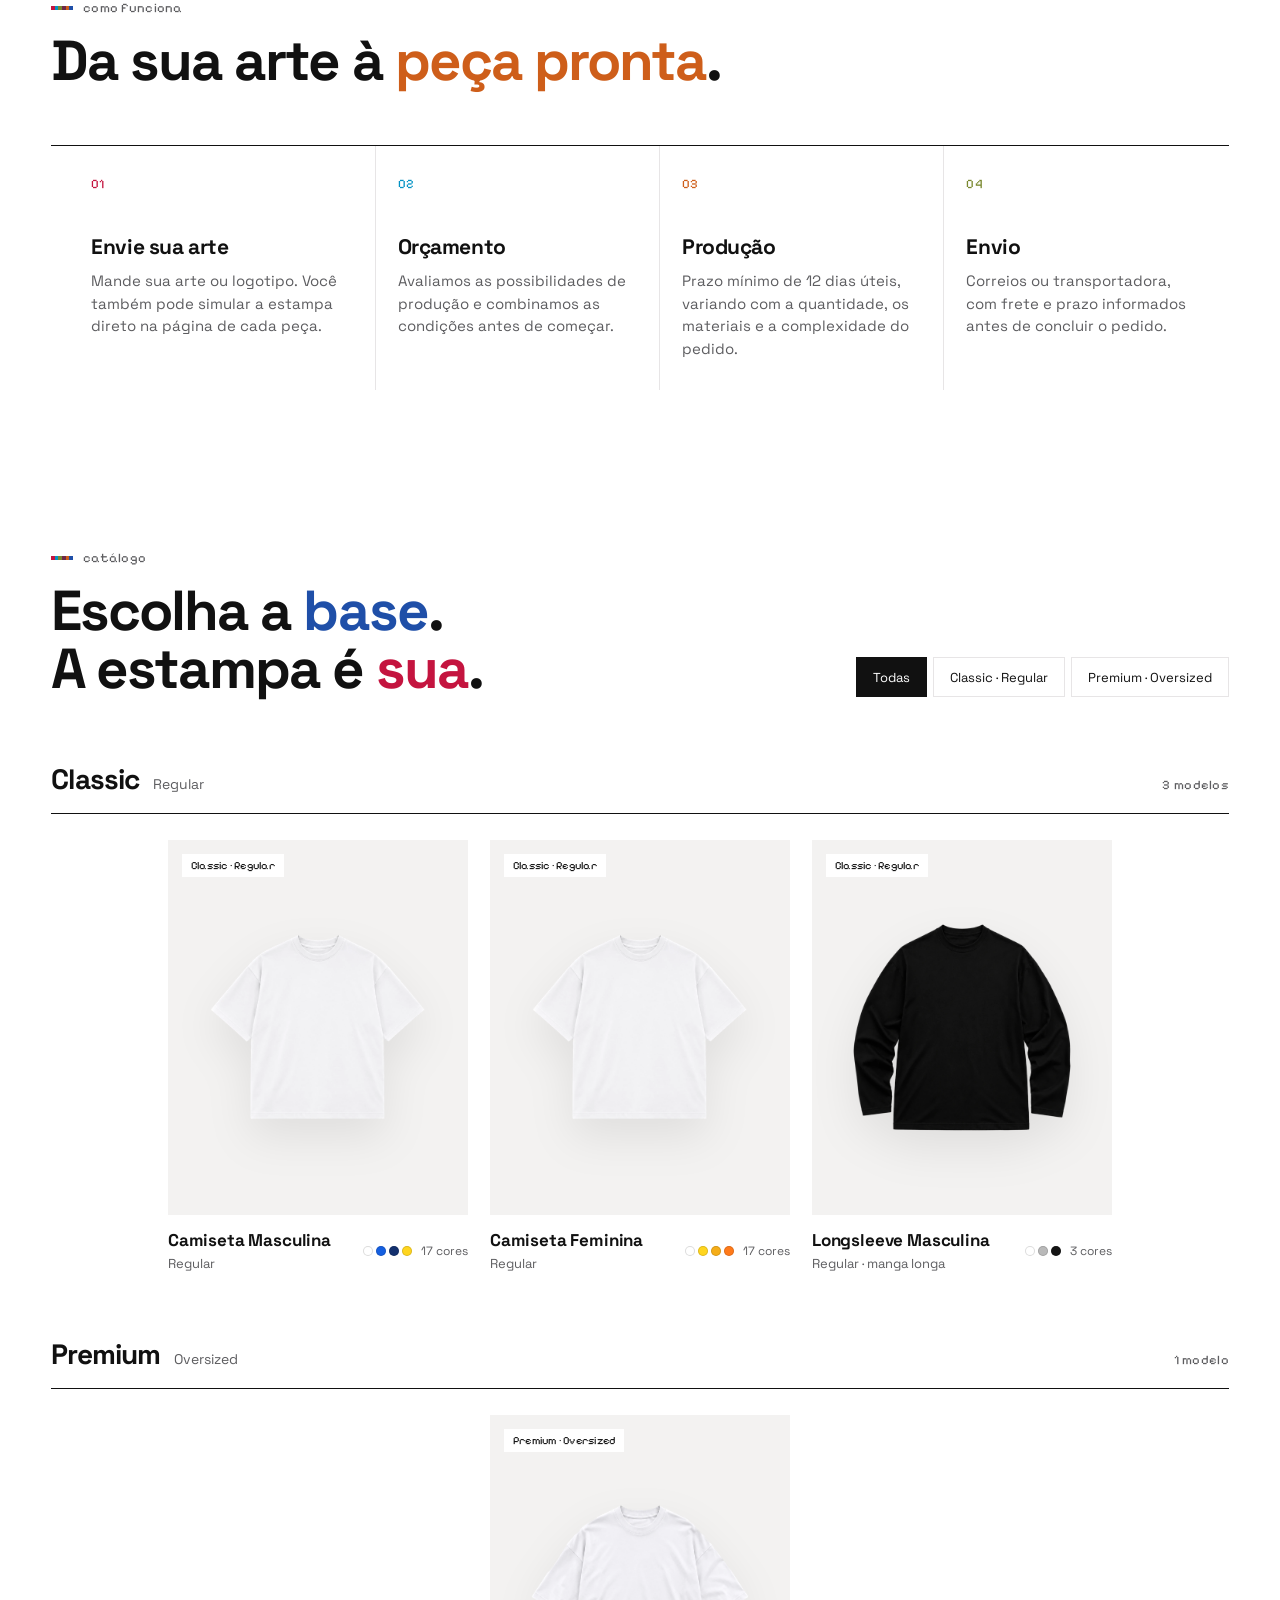
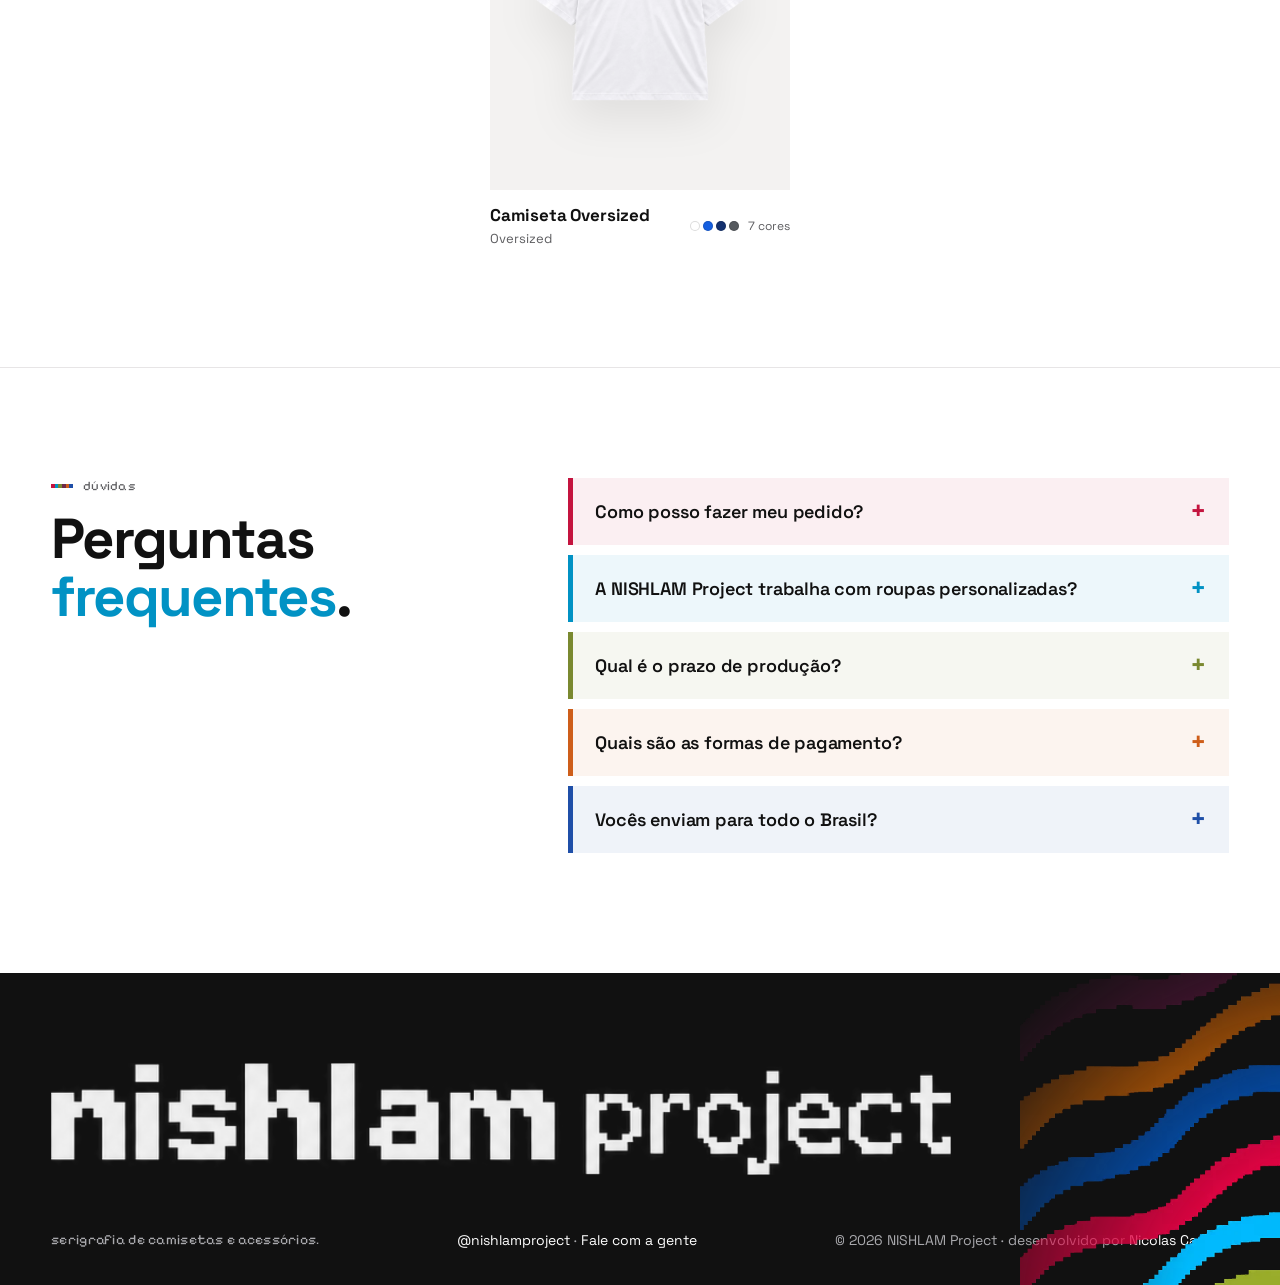
==== commit 851c91ff: "Nome com maiúsculas no rodapé Co-Authored-By: Claude Opus 5.5 <noreply@anthropic.com>" ====
--- a/produto.html
+++ b/produto.html
@@ -108,7 +108,7 @@
     <div class="foot-row">
       <span class="pix">serigrafia de camisetas e acessórios.</span>
       <span><a href="https://www.instagram.com/nishlamproject/" target="_blank" rel="noopener">@nishlamproject</a> · <a class="js-contact" href="#">Fale com a gente</a></span>
-      <span>© <span id="y"></span> NISHLAM Project · desenvolvido por <a href="https://caraffa-portfolio.vercel.app" target="_blank" rel="noopener">nicolas caraffa</a></span>
+      <span>© <span id="y"></span> NISHLAM Project · desenvolvido por <a href="https://caraffa-portfolio.vercel.app" target="_blank" rel="noopener">Nicolas Caraffa</a></span>
     </div>
   </div>
 </footer>
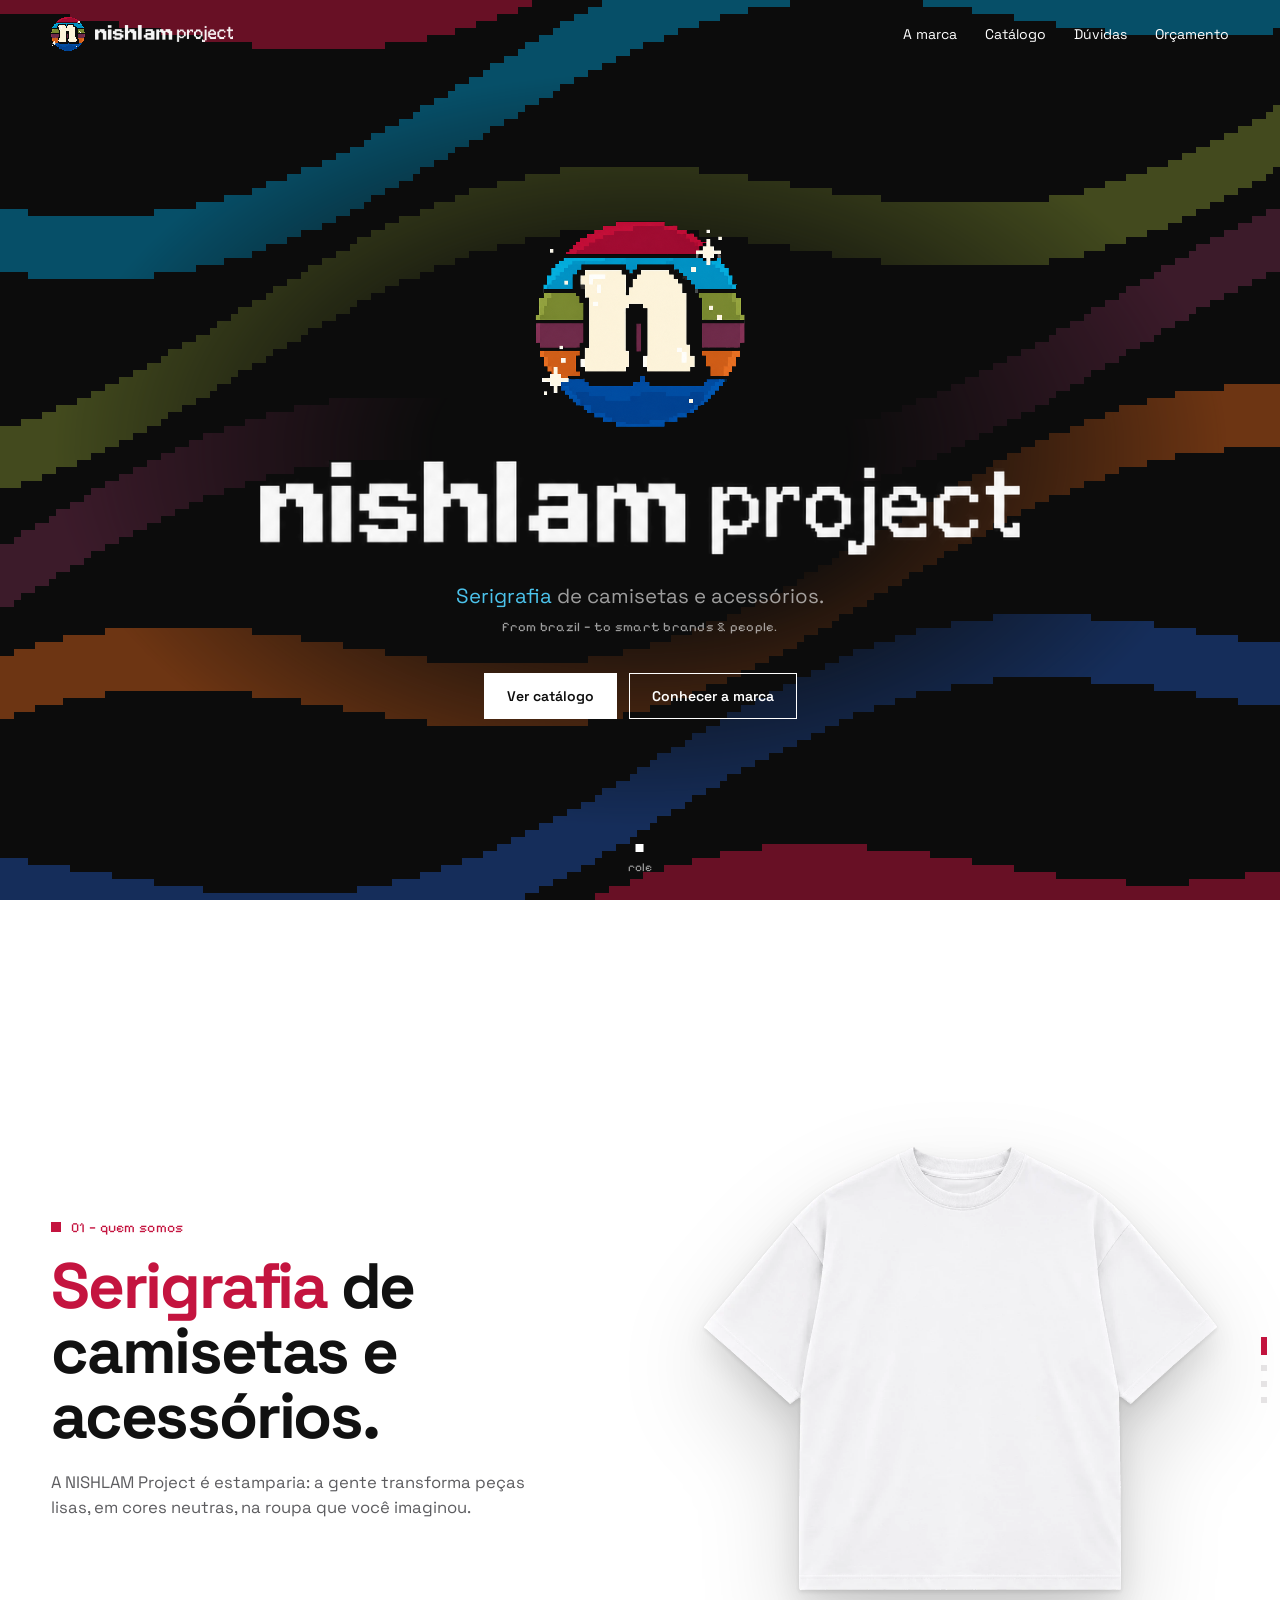
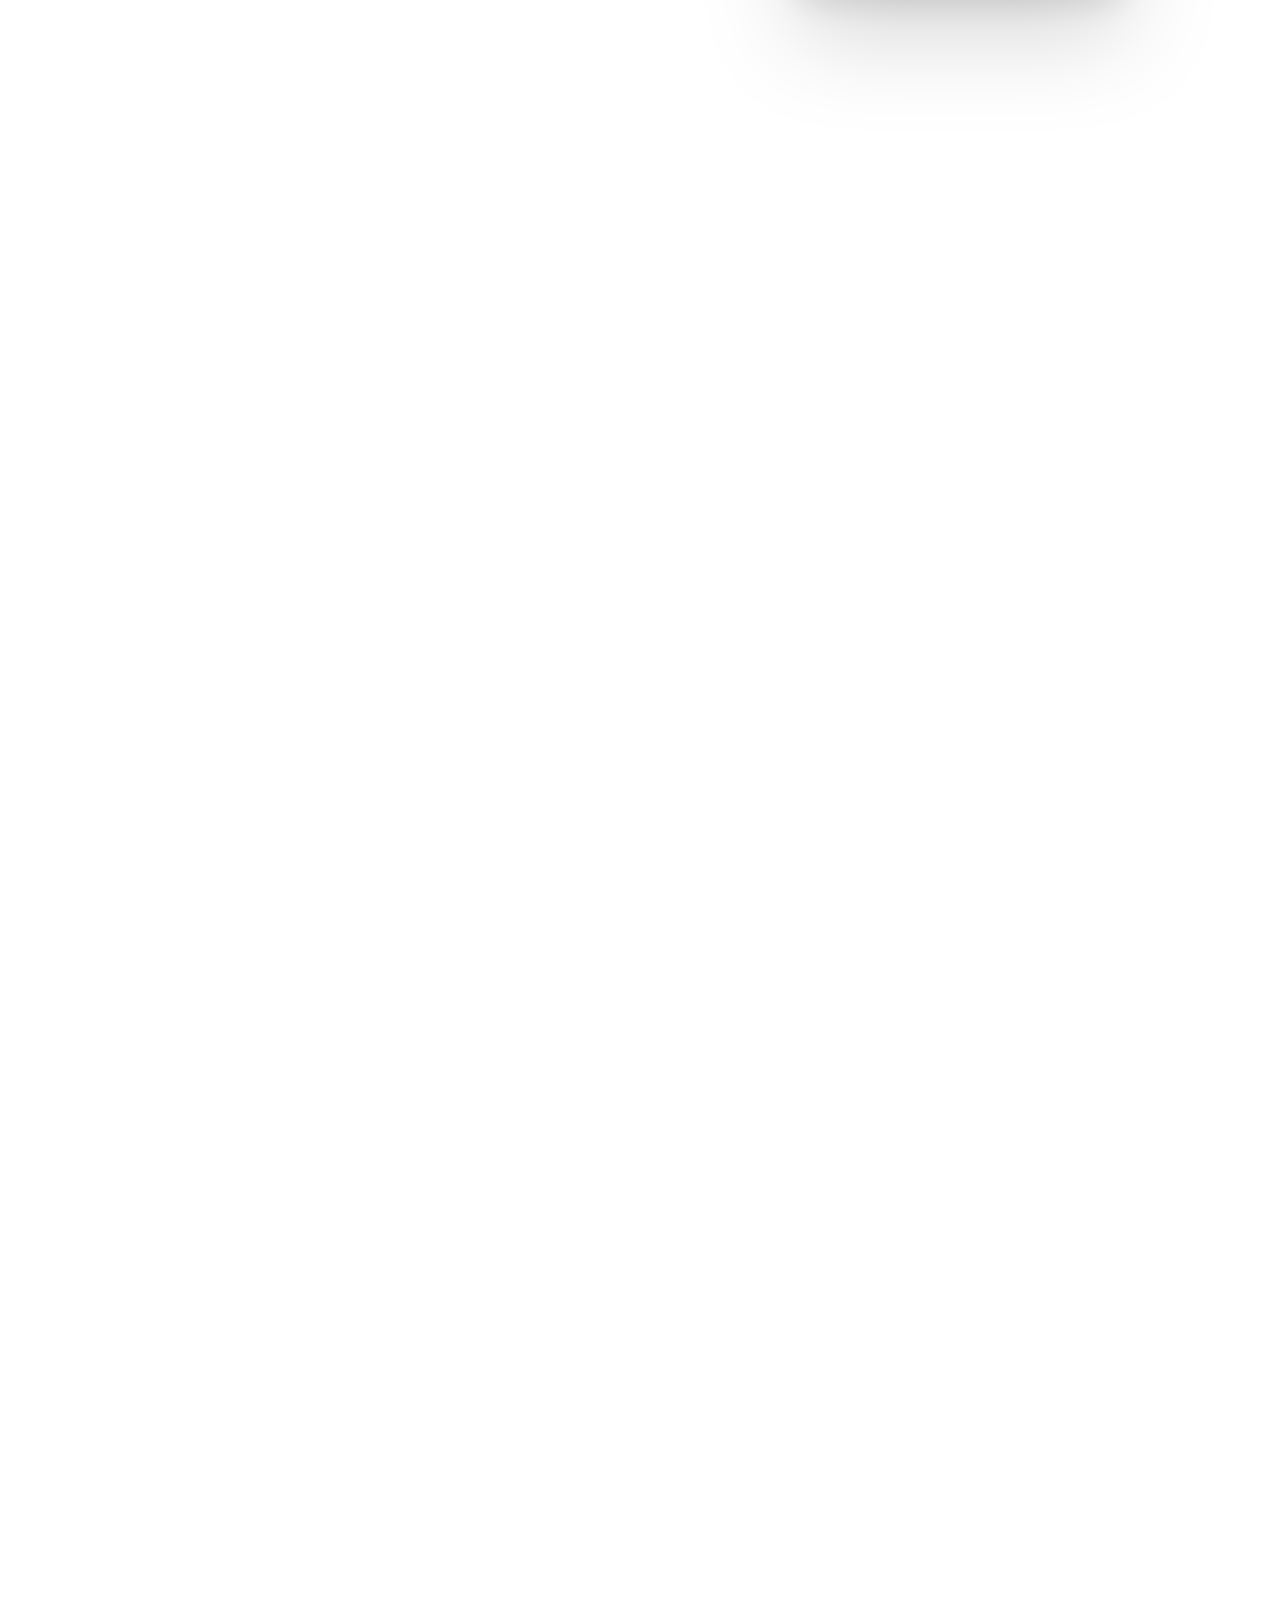
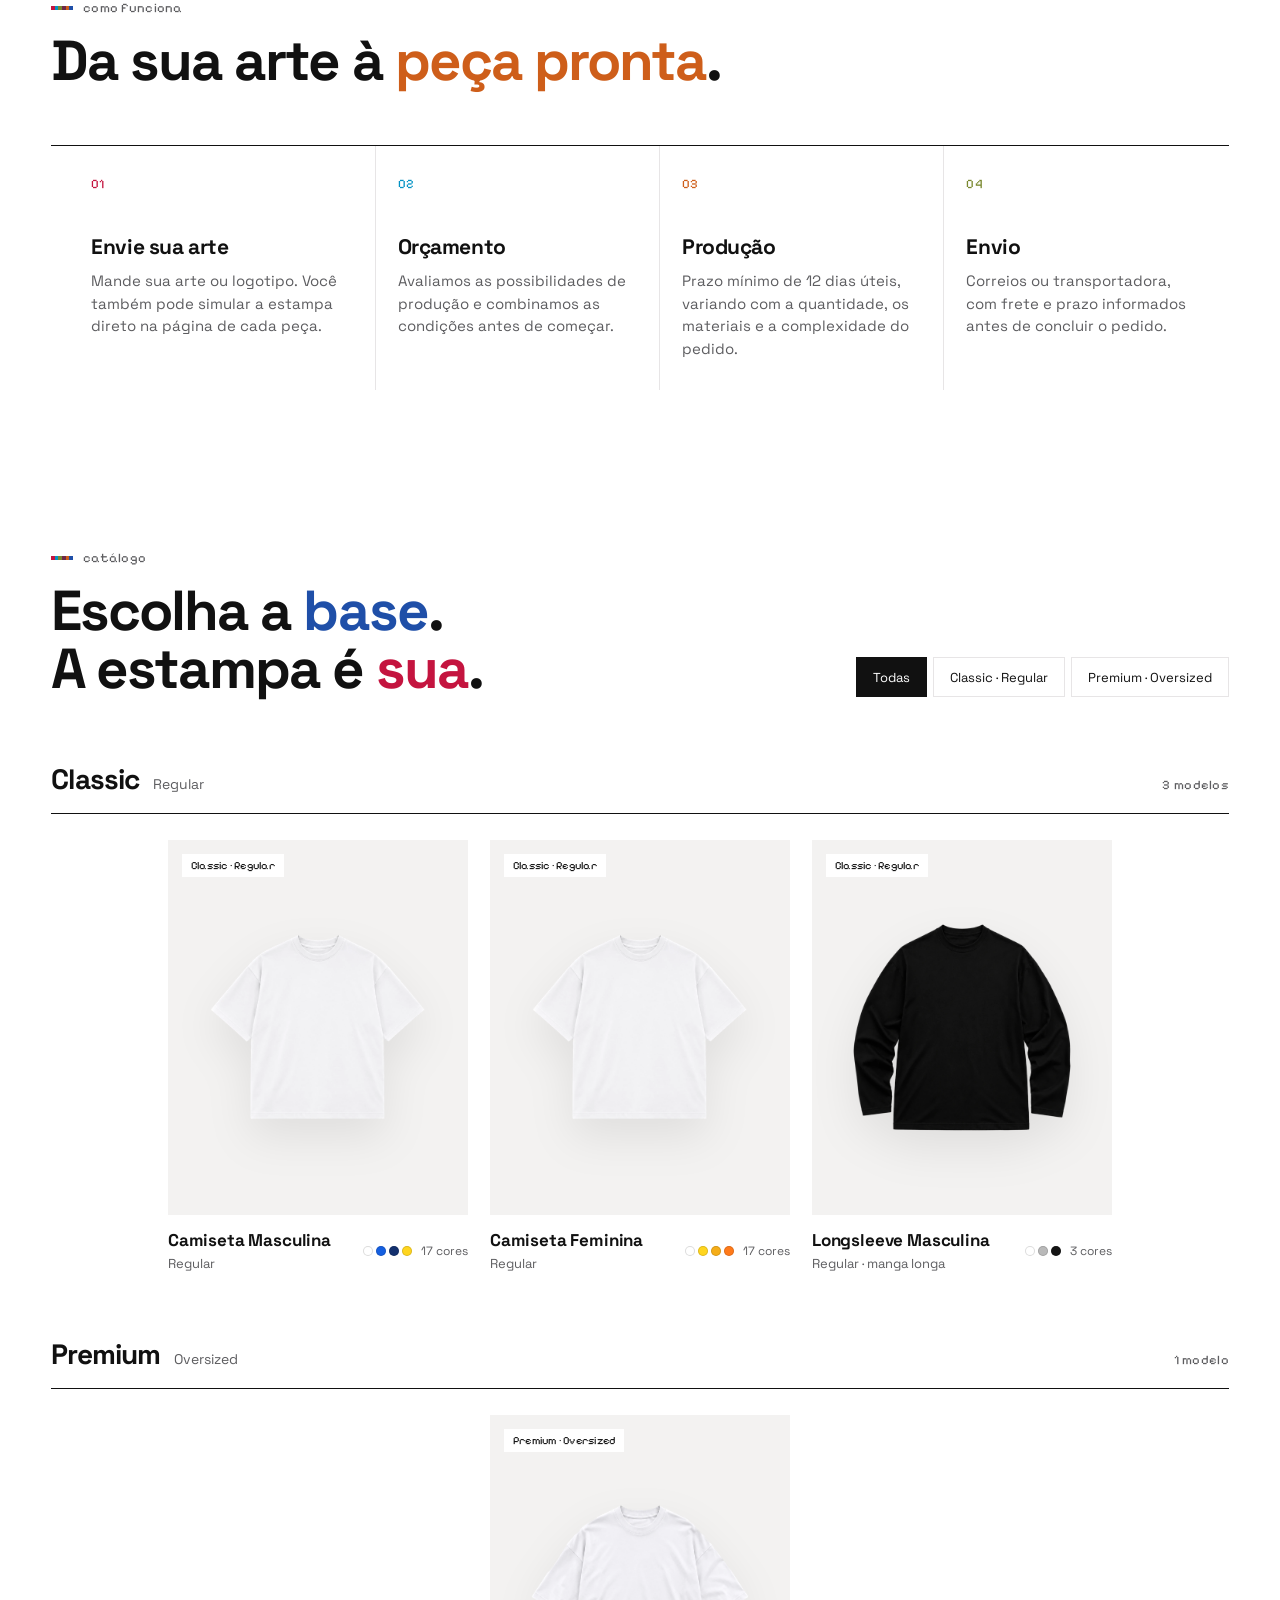
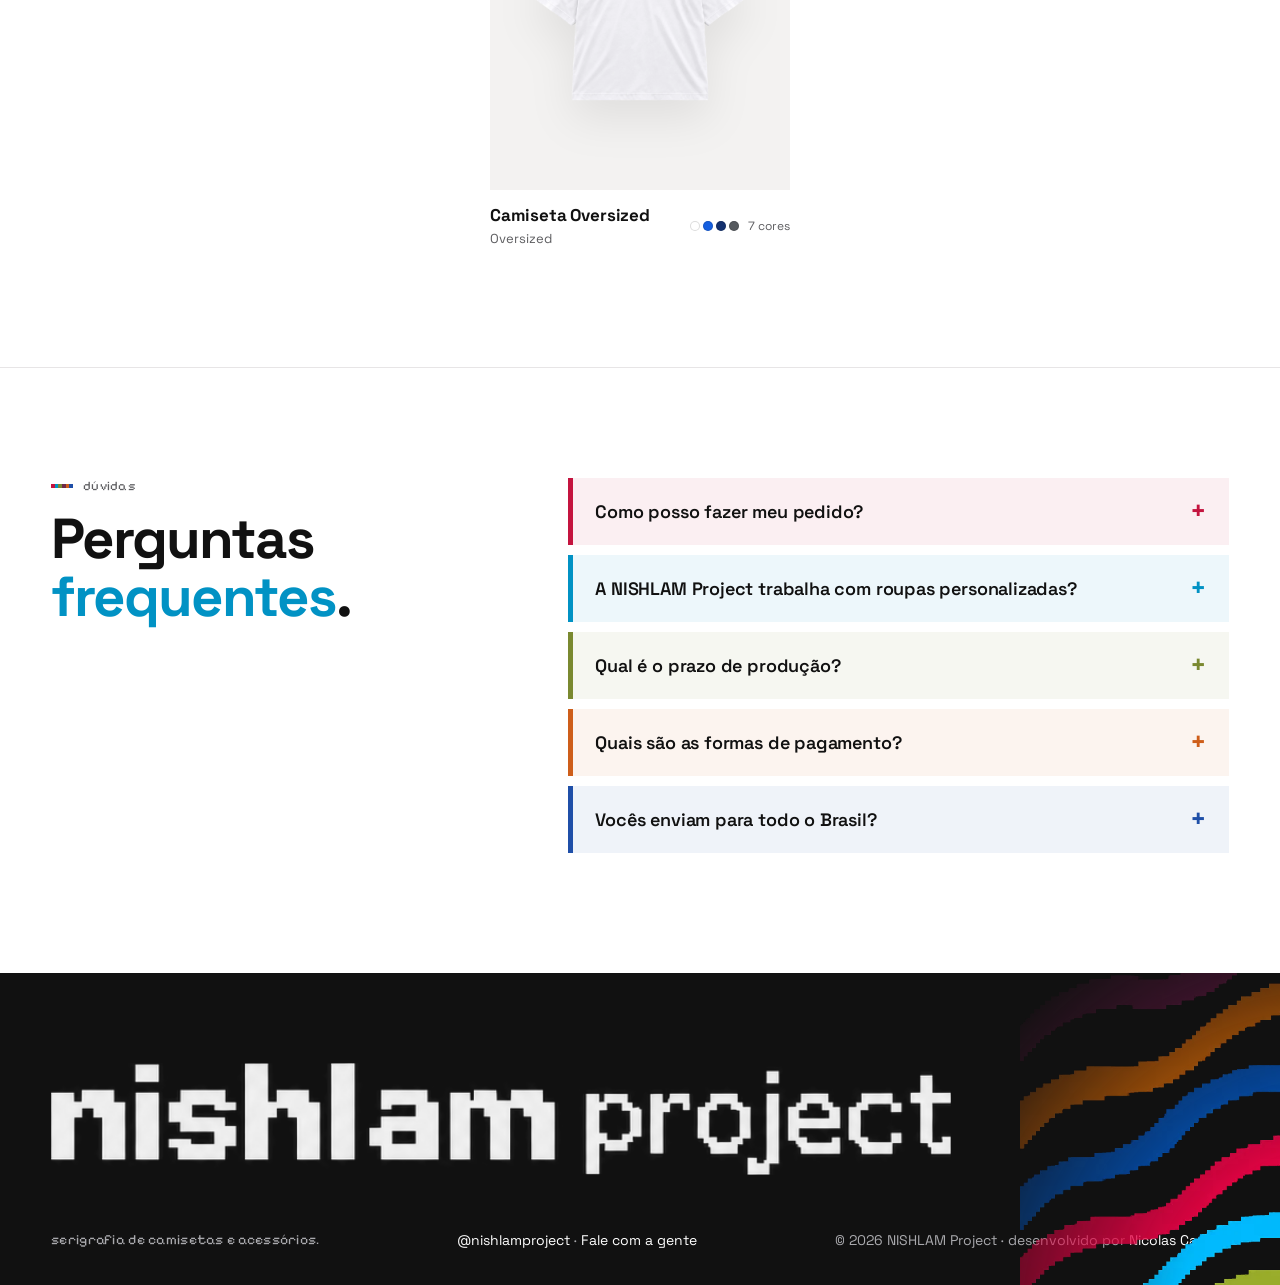
==== commit c740d637: "Rodapé: link do desenvolvedor aponta para nicolascaraffa.dev" ====
--- a/produto.html
+++ b/produto.html
@@ -108,7 +108,7 @@
     <div class="foot-row">
       <span class="pix">serigrafia de camisetas e acessórios.</span>
       <span><a href="https://www.instagram.com/nishlamproject/" target="_blank" rel="noopener">@nishlamproject</a> · <a class="js-contact" href="#">Fale com a gente</a></span>
-      <span>© <span id="y"></span> NISHLAM Project · desenvolvido por <a href="https://caraffa-portfolio.vercel.app" target="_blank" rel="noopener">Nicolas Caraffa</a></span>
+      <span>© <span id="y"></span> NISHLAM Project · desenvolvido por <a href="https://nicolascaraffa.dev" target="_blank" rel="noopener">Nicolas Caraffa</a></span>
     </div>
   </div>
 </footer>
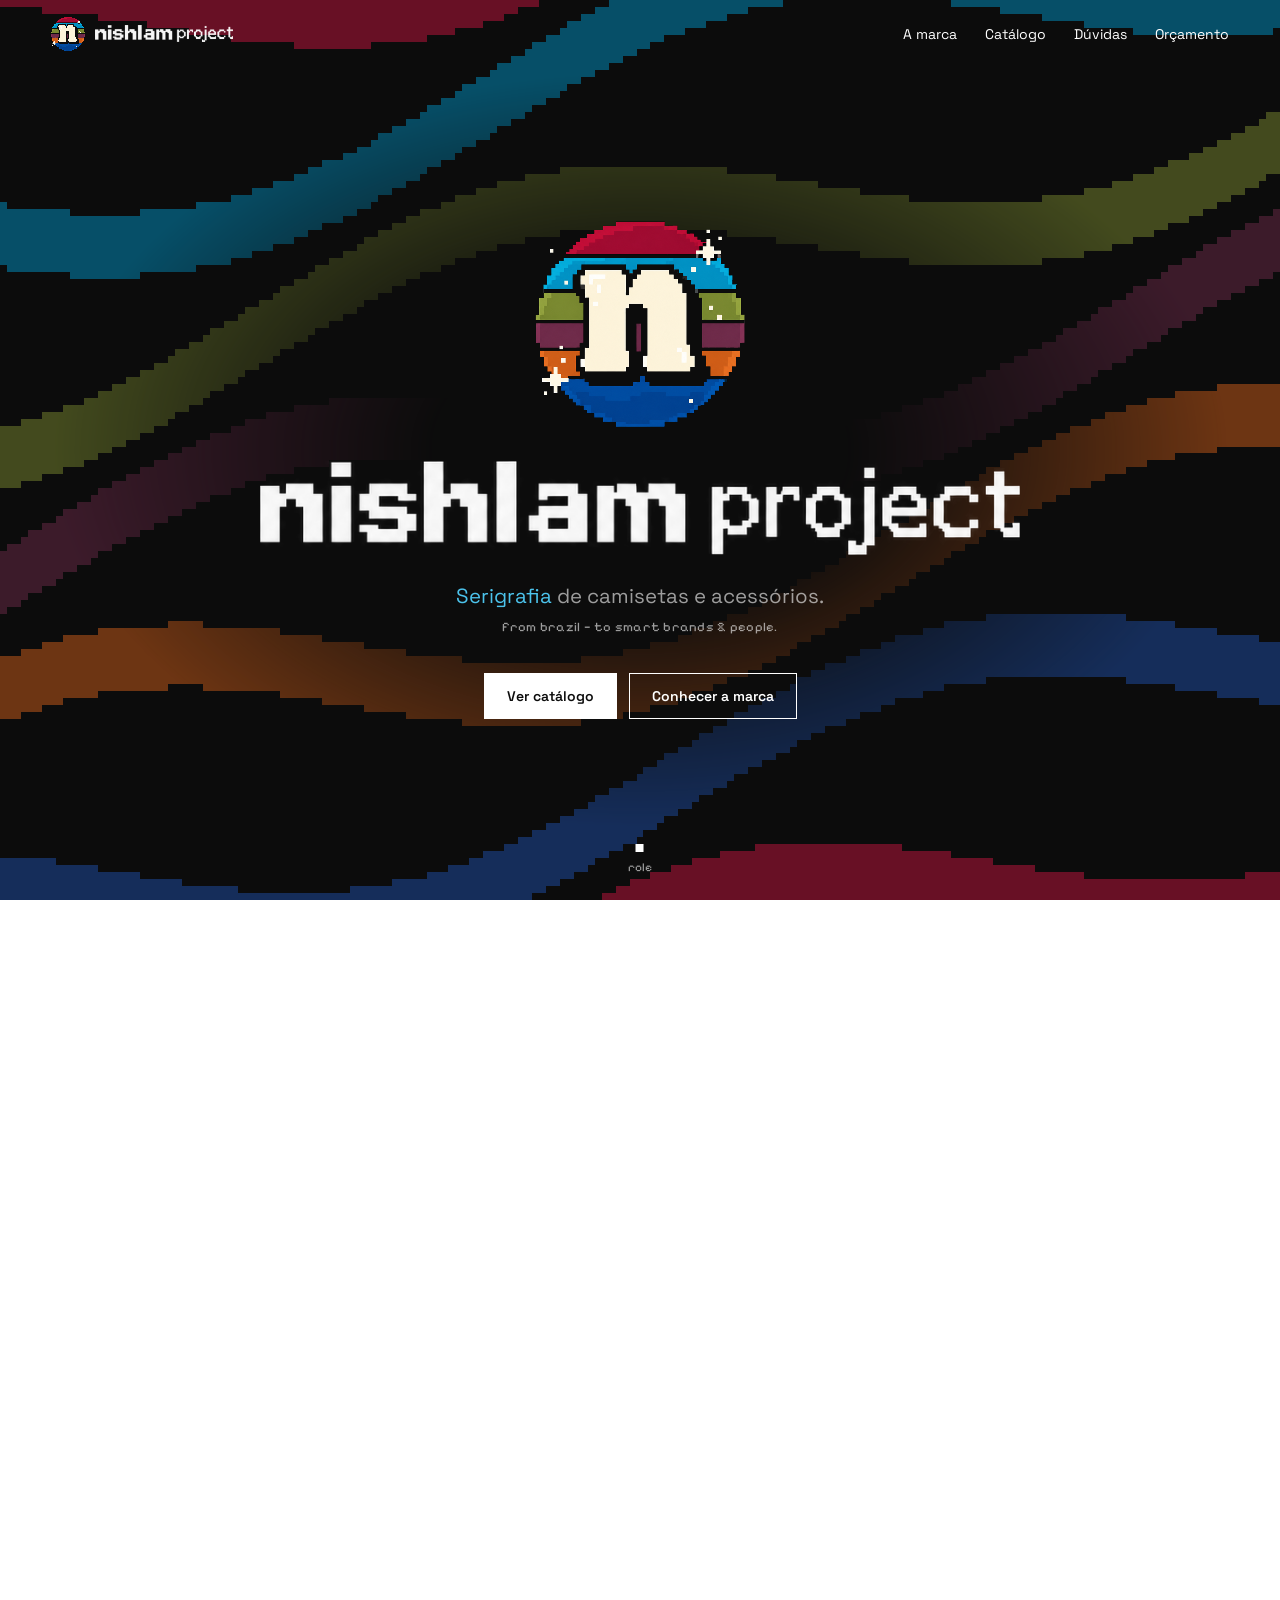
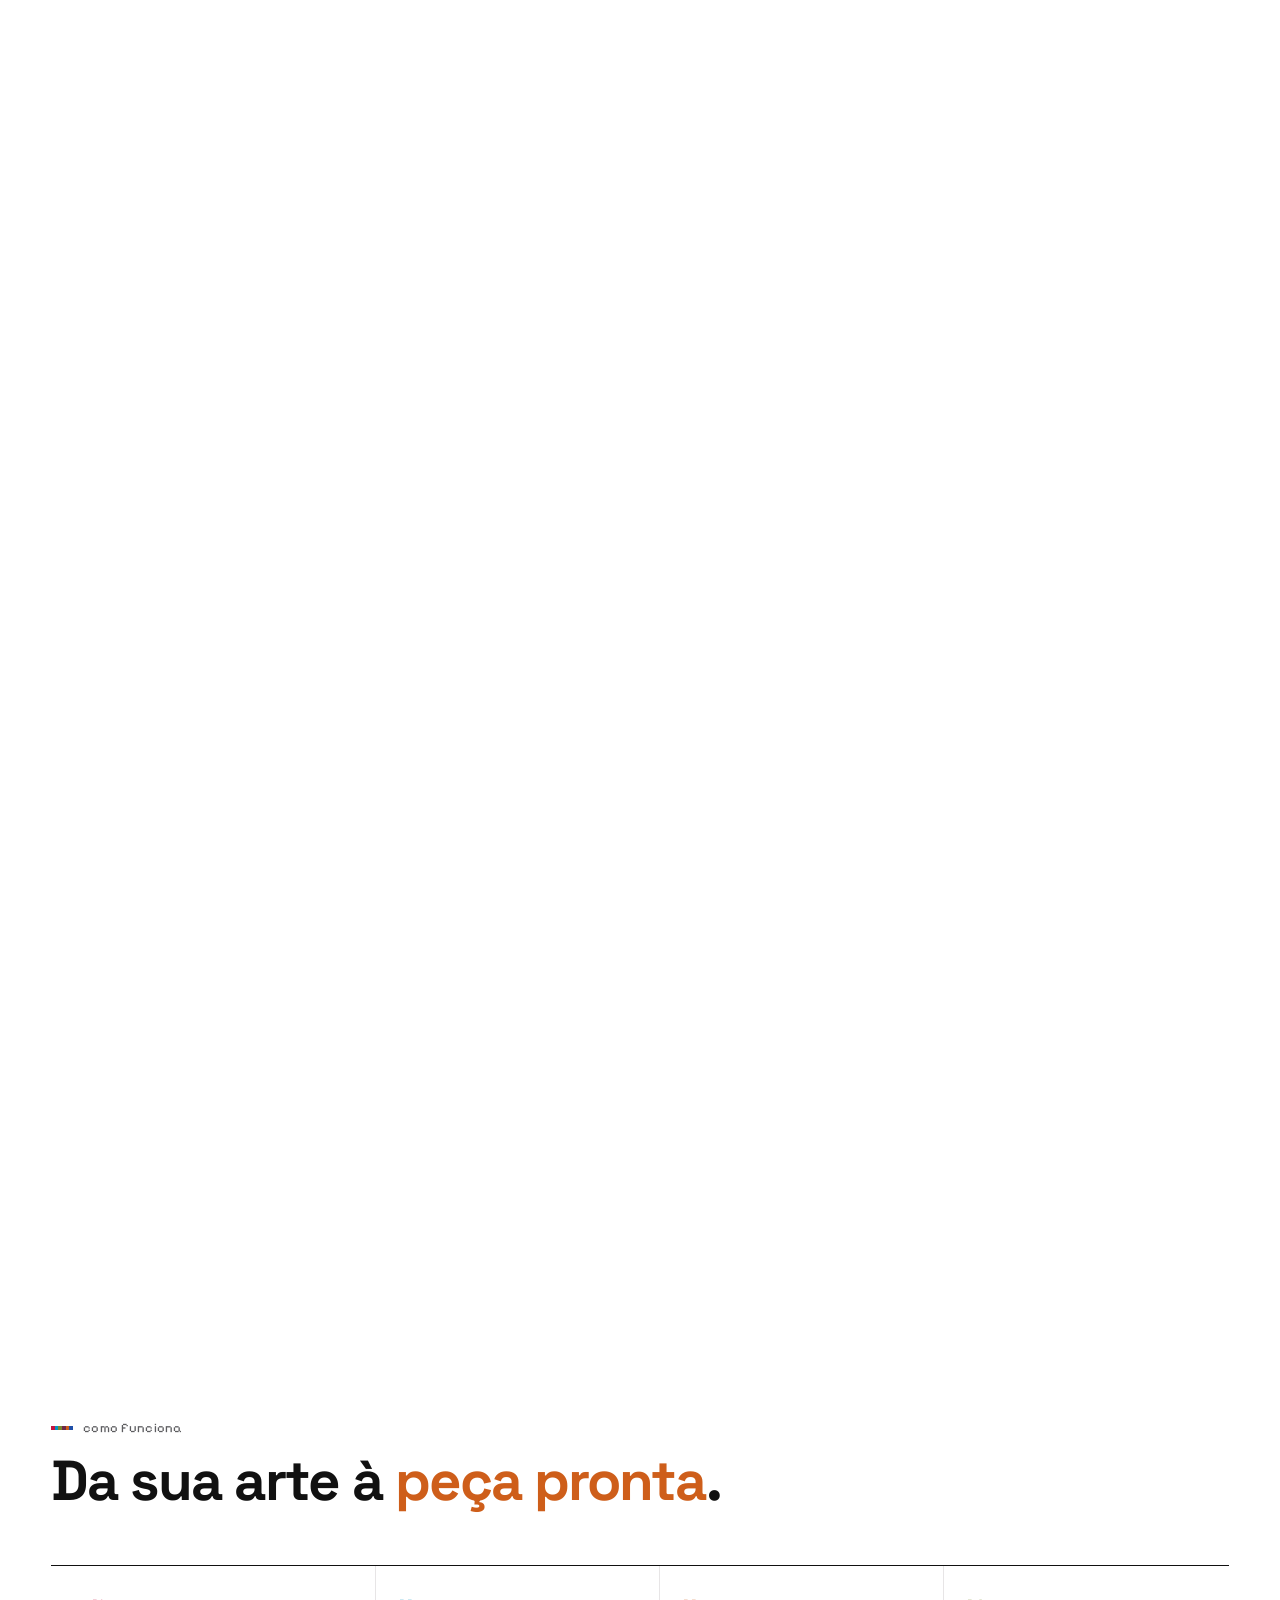
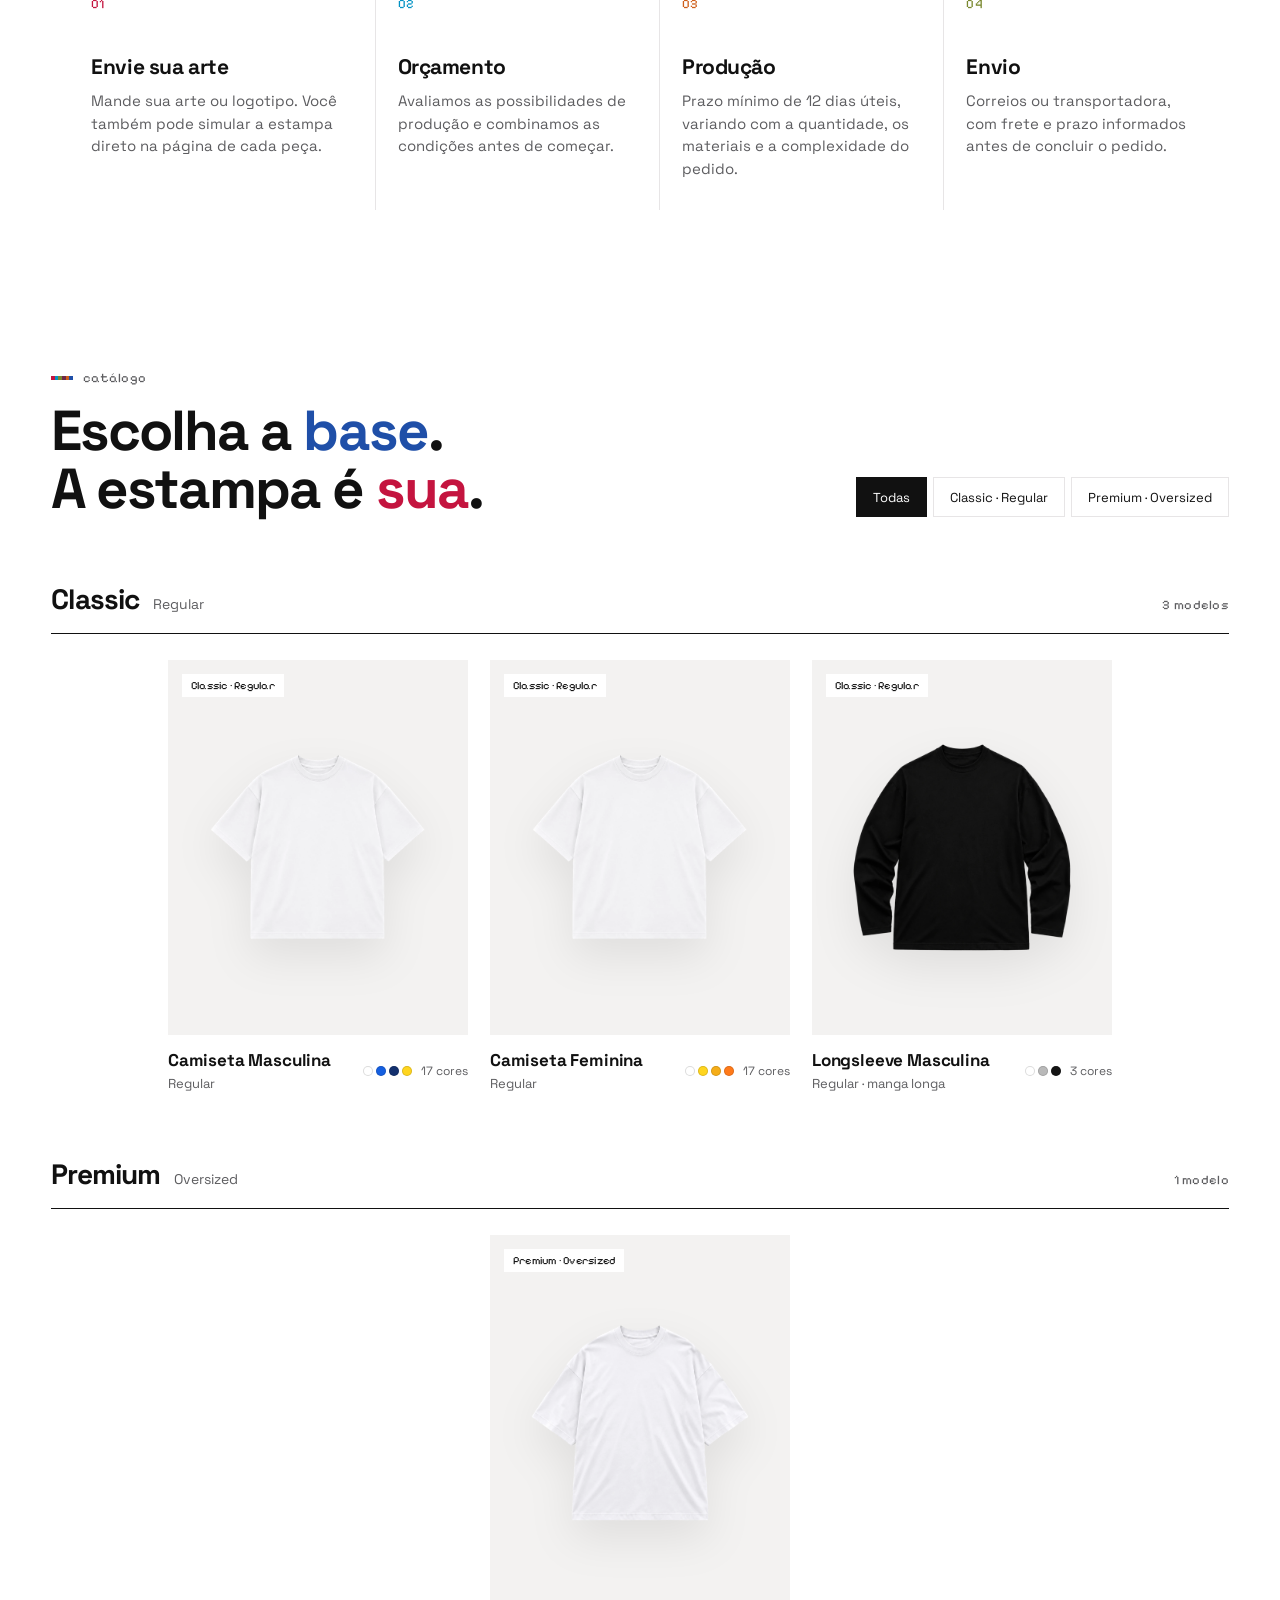
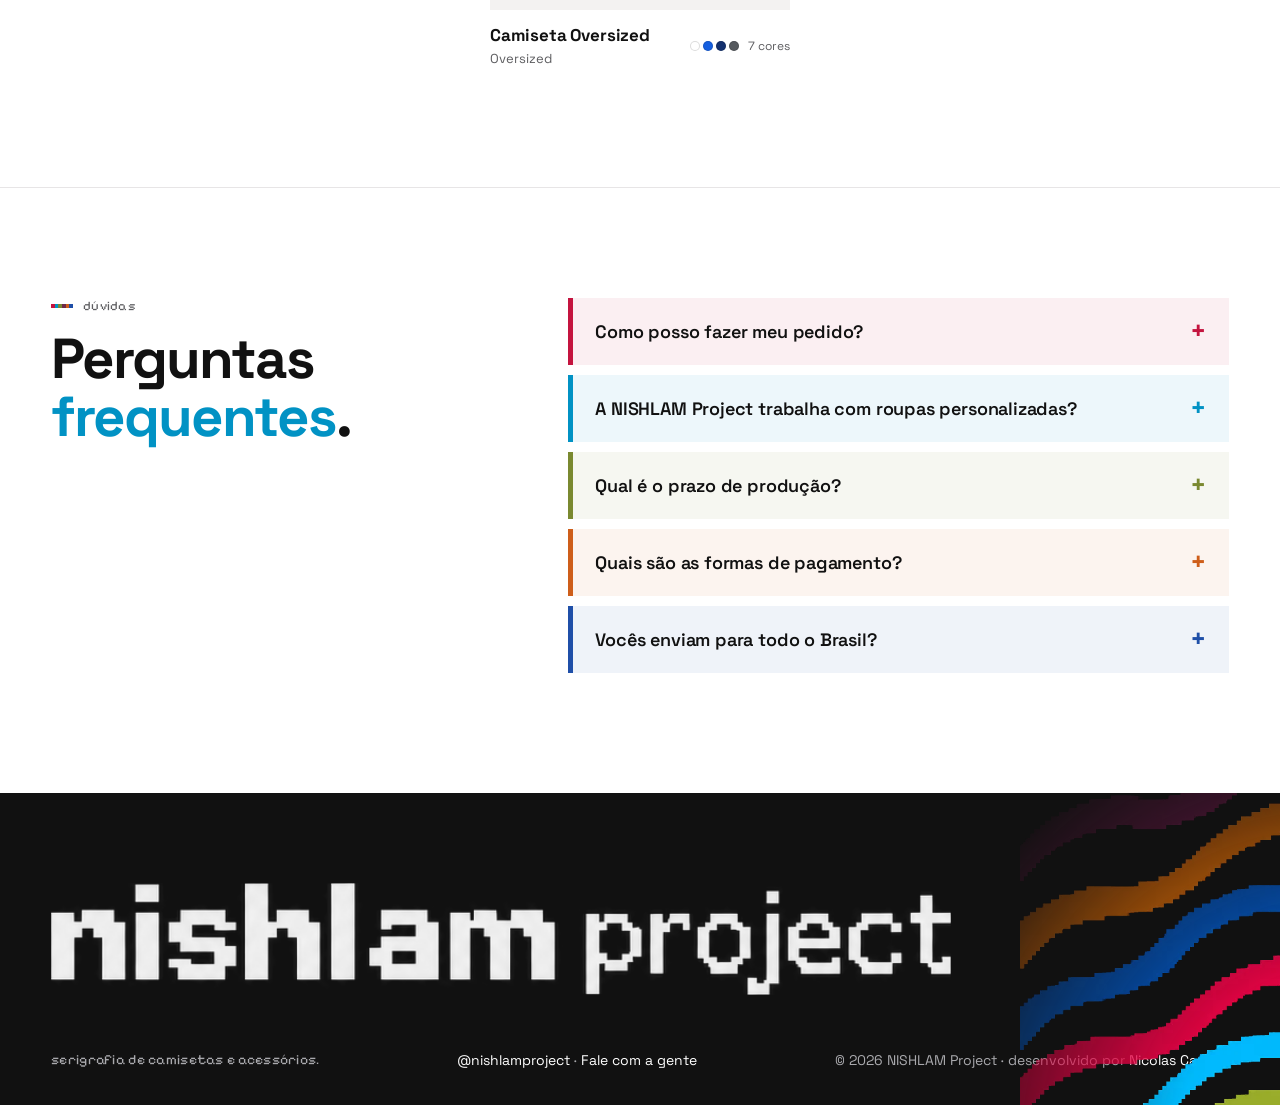
==== commit 9a62019b: "Maré apaga o topo e revela a apresentação Co-Authored-By: Claude Opus 5.5 <noreply@anthropic.com>" ====
--- a/produto.html
+++ b/produto.html
@@ -8,7 +8,7 @@
 <link rel="preconnect" href="https://fonts.googleapis.com">
 <link rel="preconnect" href="https://fonts.gstatic.com" crossorigin>
 <link href="https://fonts.googleapis.com/css2?family=Pixelify+Sans:wght@400;600&family=Space+Grotesk:wght@400;500;600;700&display=swap" rel="stylesheet">
-<link rel="stylesheet" href="styles.css?v=29">
+<link rel="stylesheet" href="styles.css?v=30">
 </head>
 <body>
 <div class="progress" aria-hidden="true"></div>
@@ -113,7 +113,7 @@
   </div>
 </footer>
 
-<script src="products.js?v=29"></script>
-<script src="produto.js?v=29"></script>
+<script src="products.js?v=30"></script>
+<script src="produto.js?v=30"></script>
 </body>
 </html>
--- a/styles.css
+++ b/styles.css
@@ -65,7 +65,7 @@
 @keyframes blink { 50% { transform: translateY(8px); } }
 
 /* ---------- apresentação (pinned) ---------- */
-.story { height: 420vh; position: relative; }
+.story { height: 500vh; position: relative; scroll-margin-top: -80vh; } /* +80vh: a maré apaga o topo antes da apresentação andar */
 .story-pin { position: sticky; top: 0; height: 100svh; display: grid; grid-template-columns: 1.05fr .95fr; align-items: center; gap: 4vw; padding: 80px var(--gutter) 40px; max-width: var(--max); margin: 0 auto; }
 .story-steps { position: relative; min-height: 340px; }
 .story-step { position: absolute; inset: 0; display: flex; flex-direction: column; justify-content: center; opacity: 0; transform: translateY(30px); transition: opacity .6s, transform .6s cubic-bezier(.2,.8,.2,1); }
@@ -221,7 +221,8 @@
 }
 
 /* ---------- topo preto (o "n" bege do logo pede fundo escuro); o site segue branco depois ---------- */
-.hero { background: #0c0c0c; color: #fff; }
+.hero { background: #0c0c0c; color: #fff; position: sticky; top: 0; z-index: 5; }
+.hero.gone { visibility: hidden; }
 .hero .hero-wm { filter: invert(1); }
 .hero p.tag, .hero p.from, .hero .scroll-cue { color: rgba(255,255,255,.6); }
 .hero .scroll-cue i { background: #fff; }
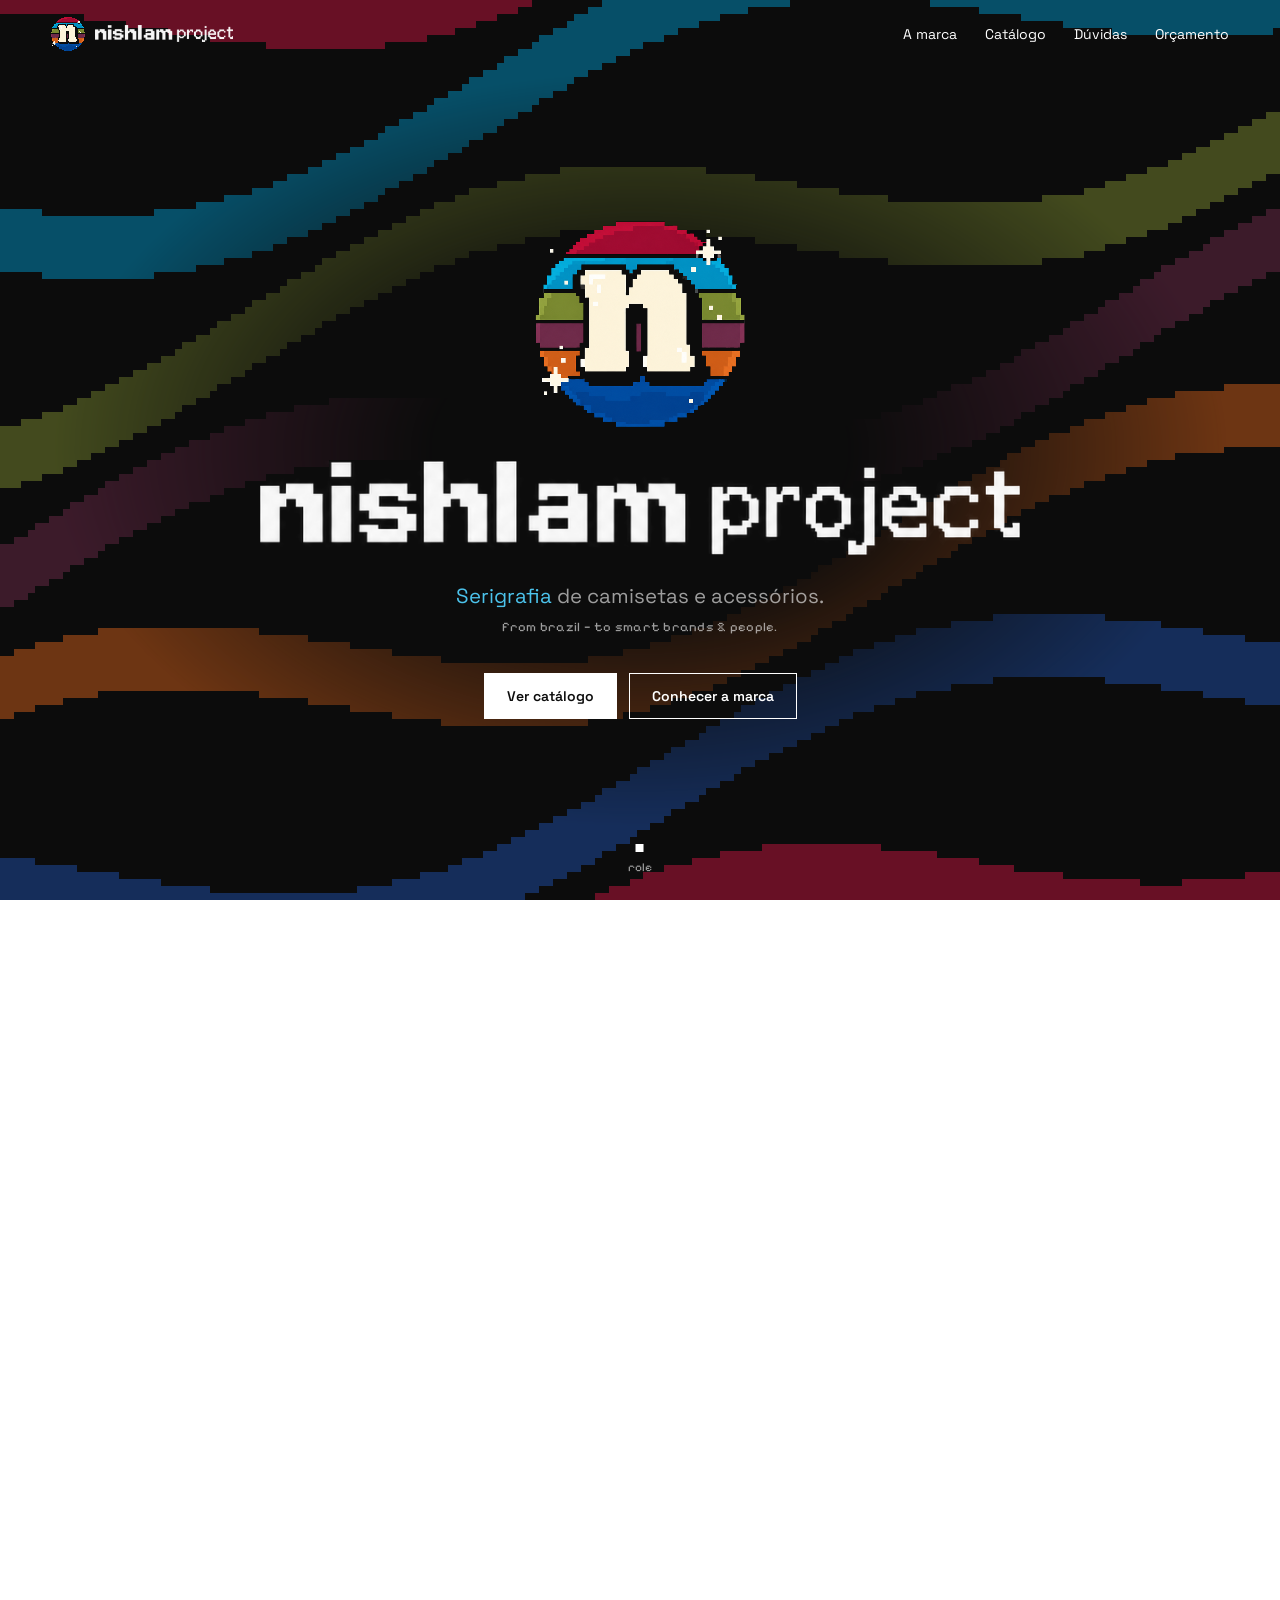
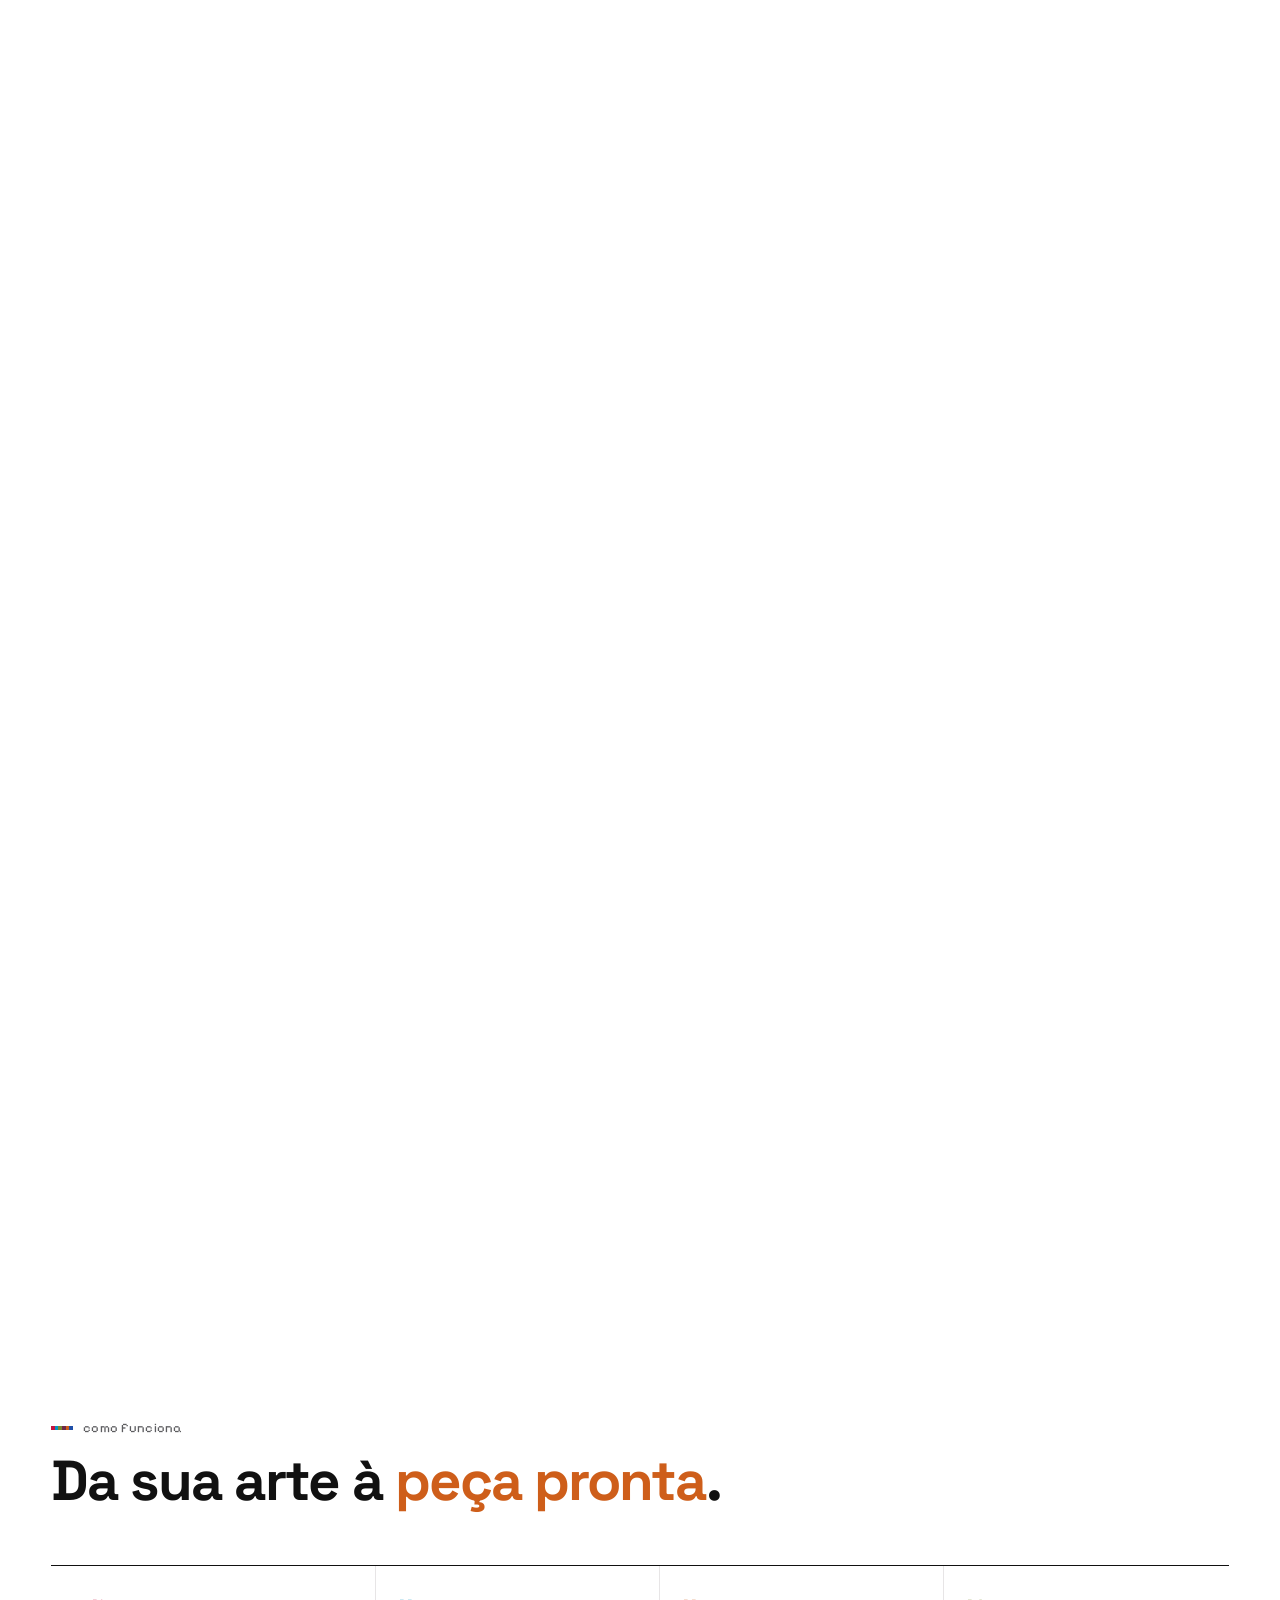
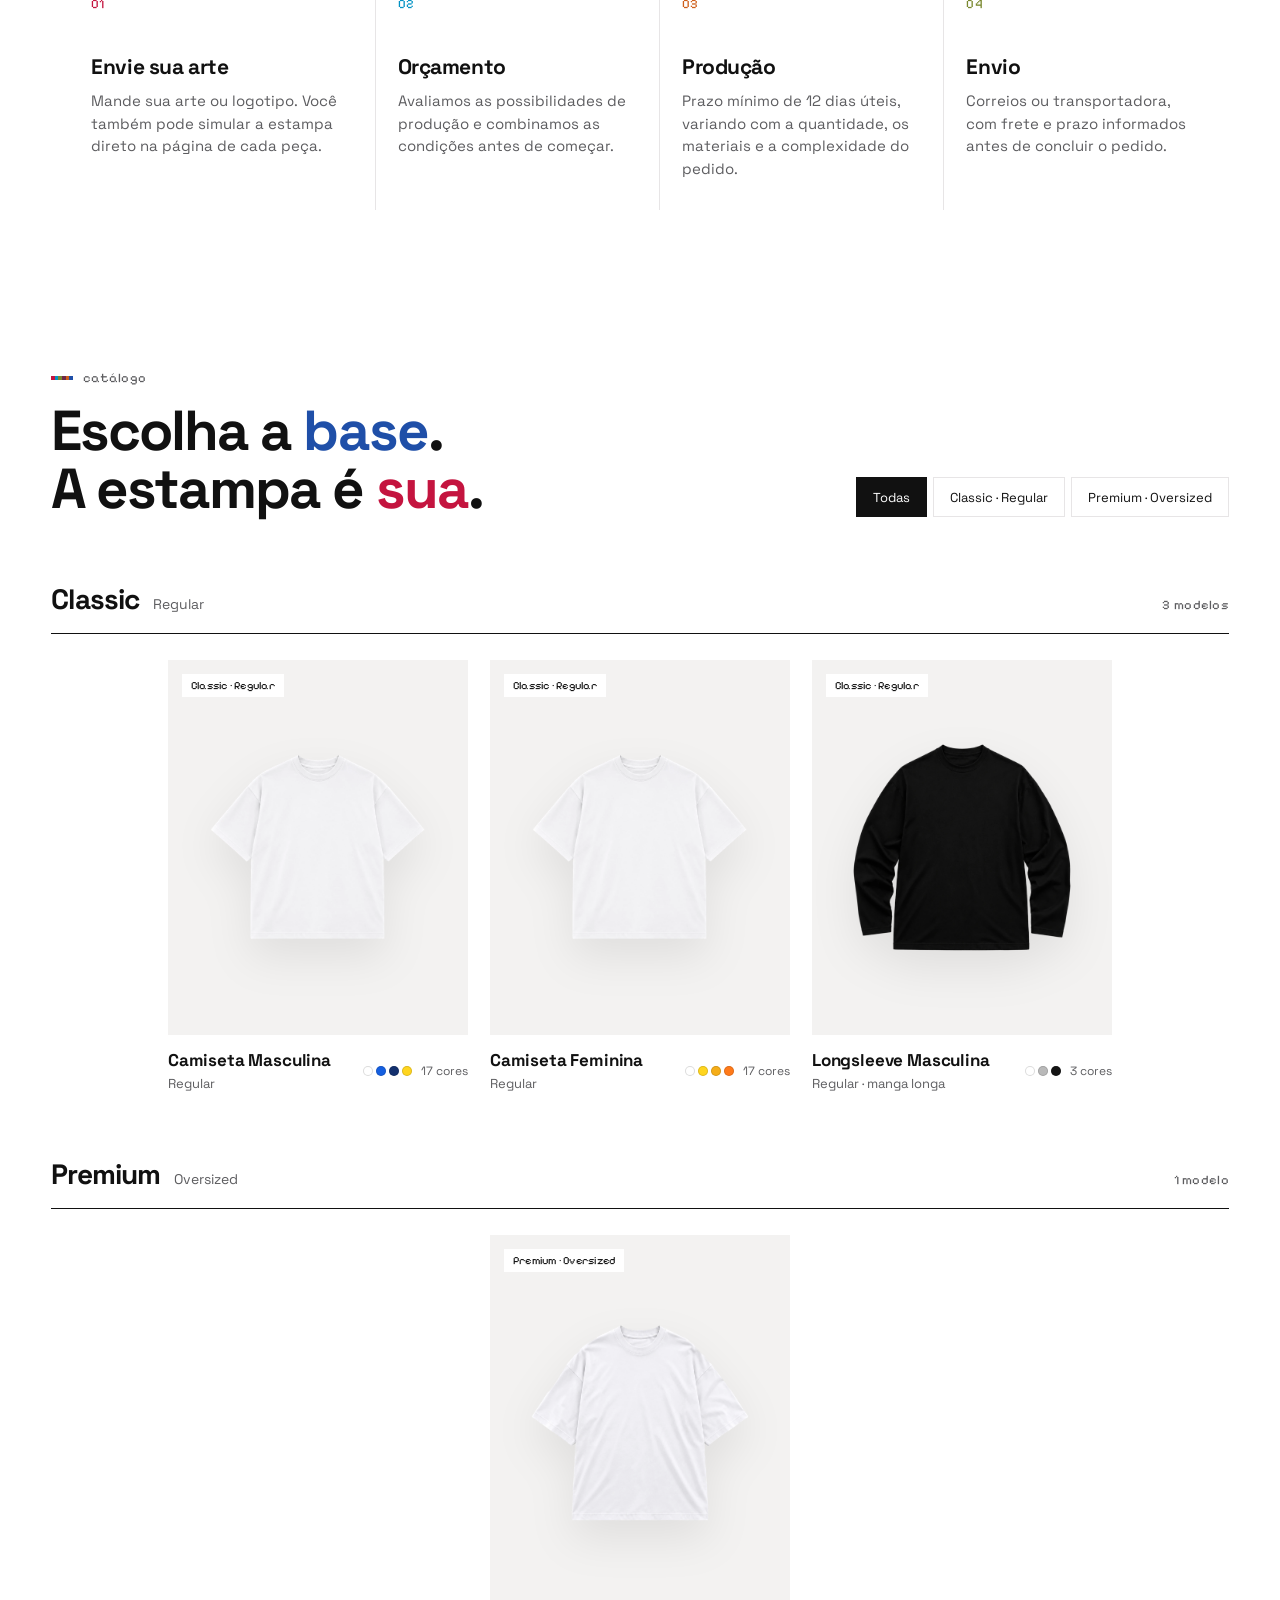
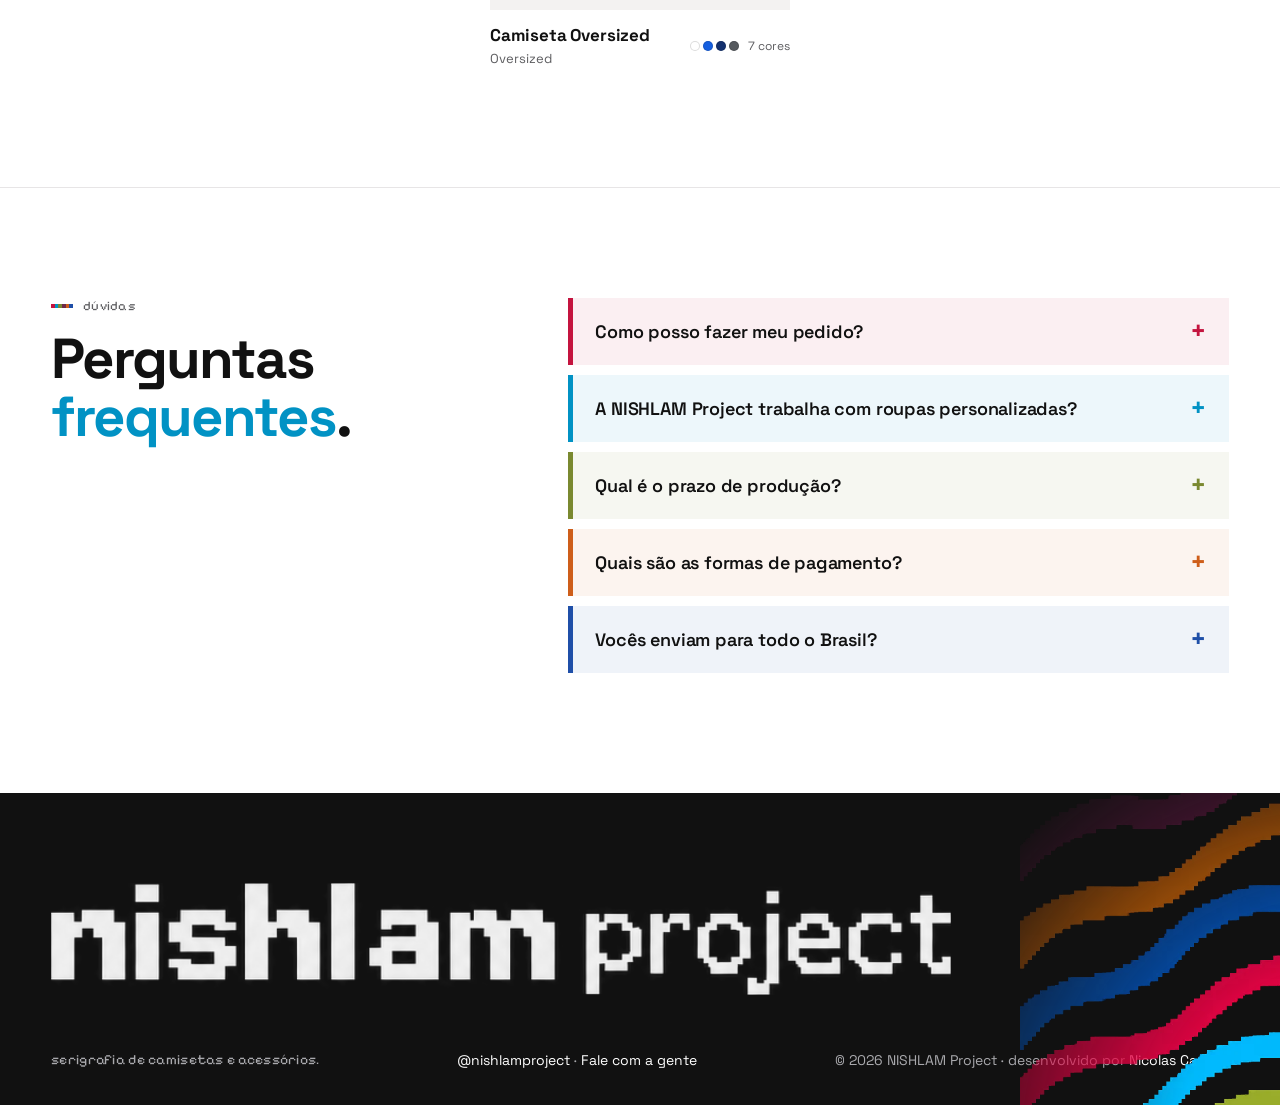
==== commit 346b9eac: "Botão Comprar via WhatsApp e faixa de cores deslizando nos botões Co-Authored-By: Claude Opus 5.5 <n" ====
--- a/produto.html
+++ b/produto.html
@@ -8,7 +8,7 @@
 <link rel="preconnect" href="https://fonts.googleapis.com">
 <link rel="preconnect" href="https://fonts.gstatic.com" crossorigin>
 <link href="https://fonts.googleapis.com/css2?family=Pixelify+Sans:wght@400;600&family=Space+Grotesk:wght@400;500;600;700&display=swap" rel="stylesheet">
-<link rel="stylesheet" href="styles.css?v=30">
+<link rel="stylesheet" href="styles.css?v=32">
 </head>
 <body>
 <div class="progress" aria-hidden="true"></div>
@@ -88,6 +88,7 @@
       </section>
 
       <div class="actions">
+        <a class="btn buy" id="buy" target="_blank" rel="noopener" href="#">Comprar</a>
         <a class="btn" id="order" target="_blank" rel="noopener" href="#">Pedir orçamento</a>
         <button class="btn ghost" id="download">Baixar simulação</button>
       </div>
@@ -113,7 +114,7 @@
   </div>
 </footer>
 
-<script src="products.js?v=30"></script>
-<script src="produto.js?v=30"></script>
+<script src="products.js?v=32"></script>
+<script src="produto.js?v=32"></script>
 </body>
 </html>
--- a/styles.css
+++ b/styles.css
@@ -41,10 +41,11 @@
 @media (max-width: 720px) { .nav a:not(.btn) { display: none; } }
 
 .btn { display: inline-flex; align-items: center; gap: 10px; height: 46px; padding: 0 22px; border: 1.5px solid var(--ink); border-radius: 0; background: var(--ink); color: #fff; font-size: 14px; font-weight: 600; position: relative; transition: transform .15s; }
-.btn::after { content: ''; position: absolute; inset: auto 0 -5px 5px; height: 5px; background: var(--stripe); opacity: 0; transition: opacity .2s; }
-.btn:hover::after { opacity: 1; }
+.btn::after { content: ''; position: absolute; inset: auto 0 -5px 5px; height: 5px; background: var(--stripe); transform: scaleX(0); transform-origin: left; transition: transform .45s cubic-bezier(.2,.8,.2,1); }
+.btn:hover::after { transform: scaleX(1); }
 .btn:active { transform: translateY(1px); }
 .btn.ghost { background: transparent; color: var(--ink); }
+.btn.buy { background: var(--c3); border-color: var(--c3); }
 .btn.sm { height: 38px; padding: 0 16px; font-size: 13px; }
 
 /* ---------- hero ---------- */
